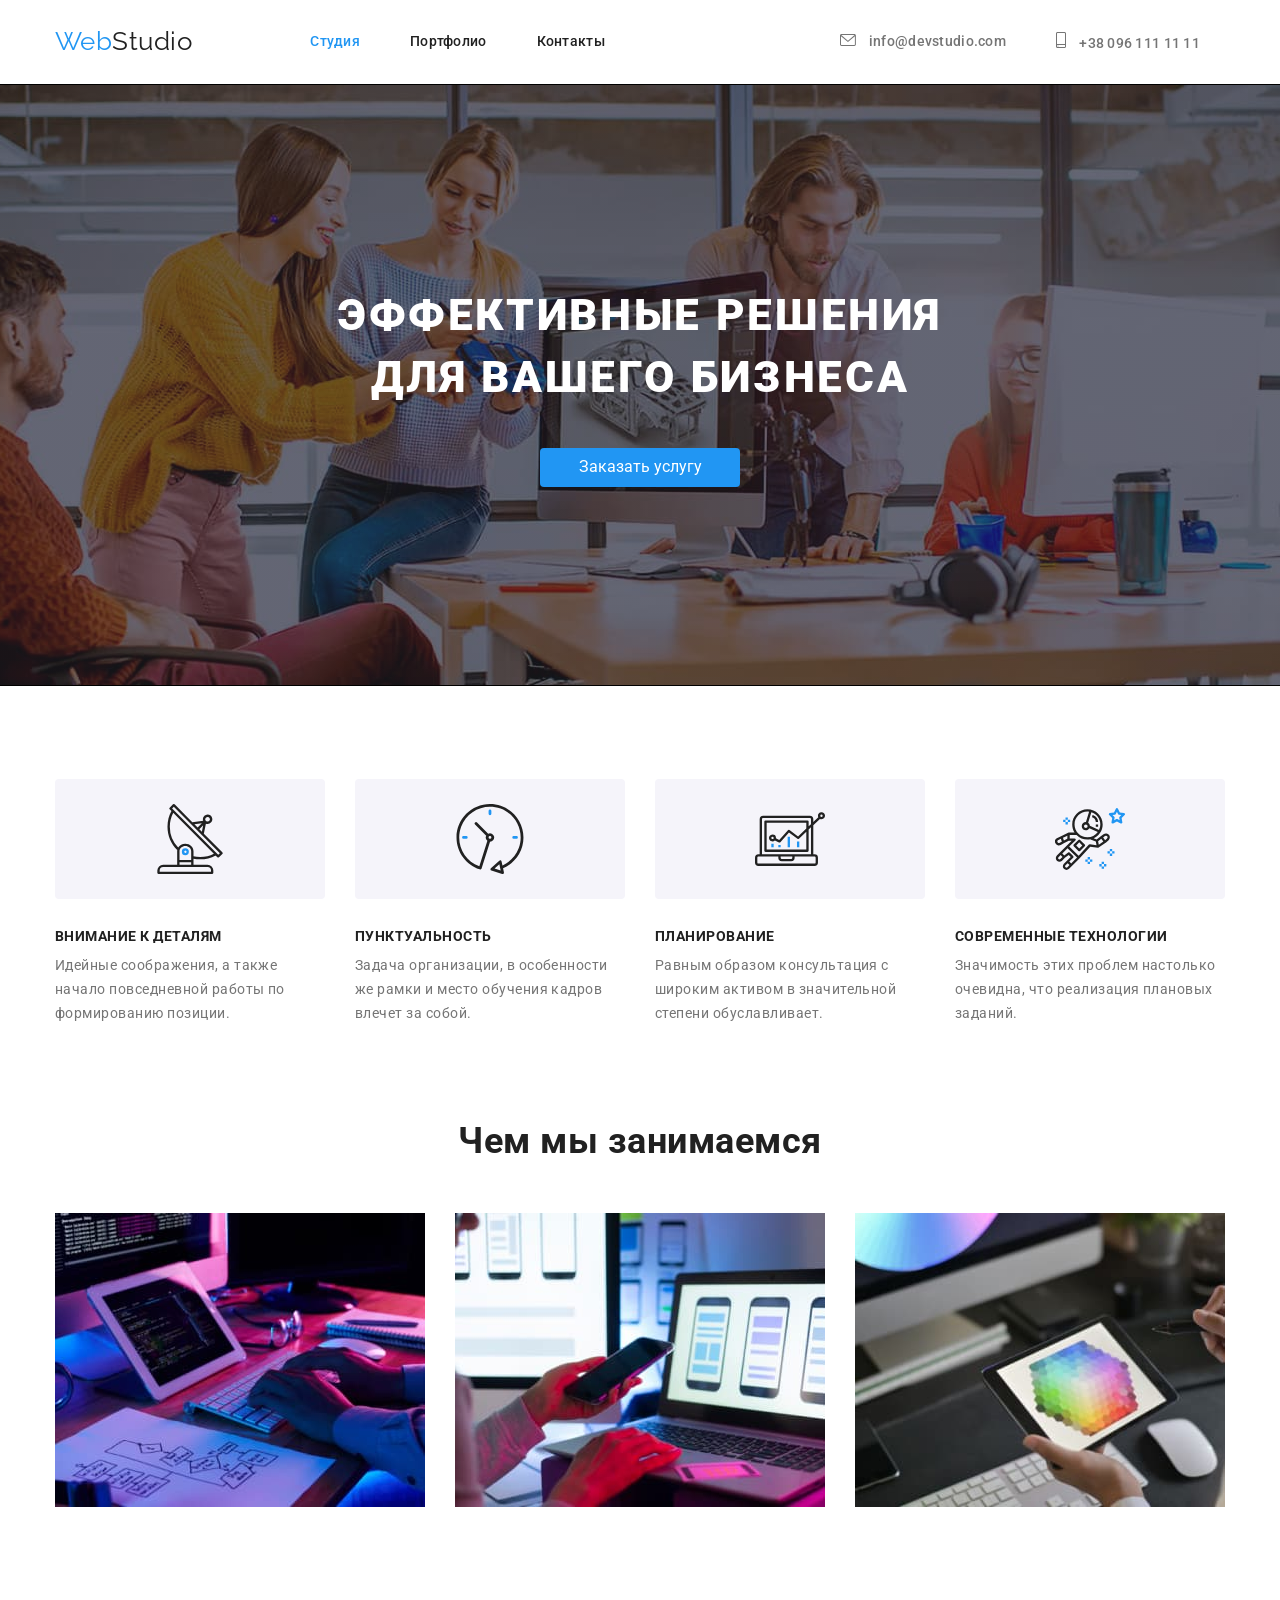
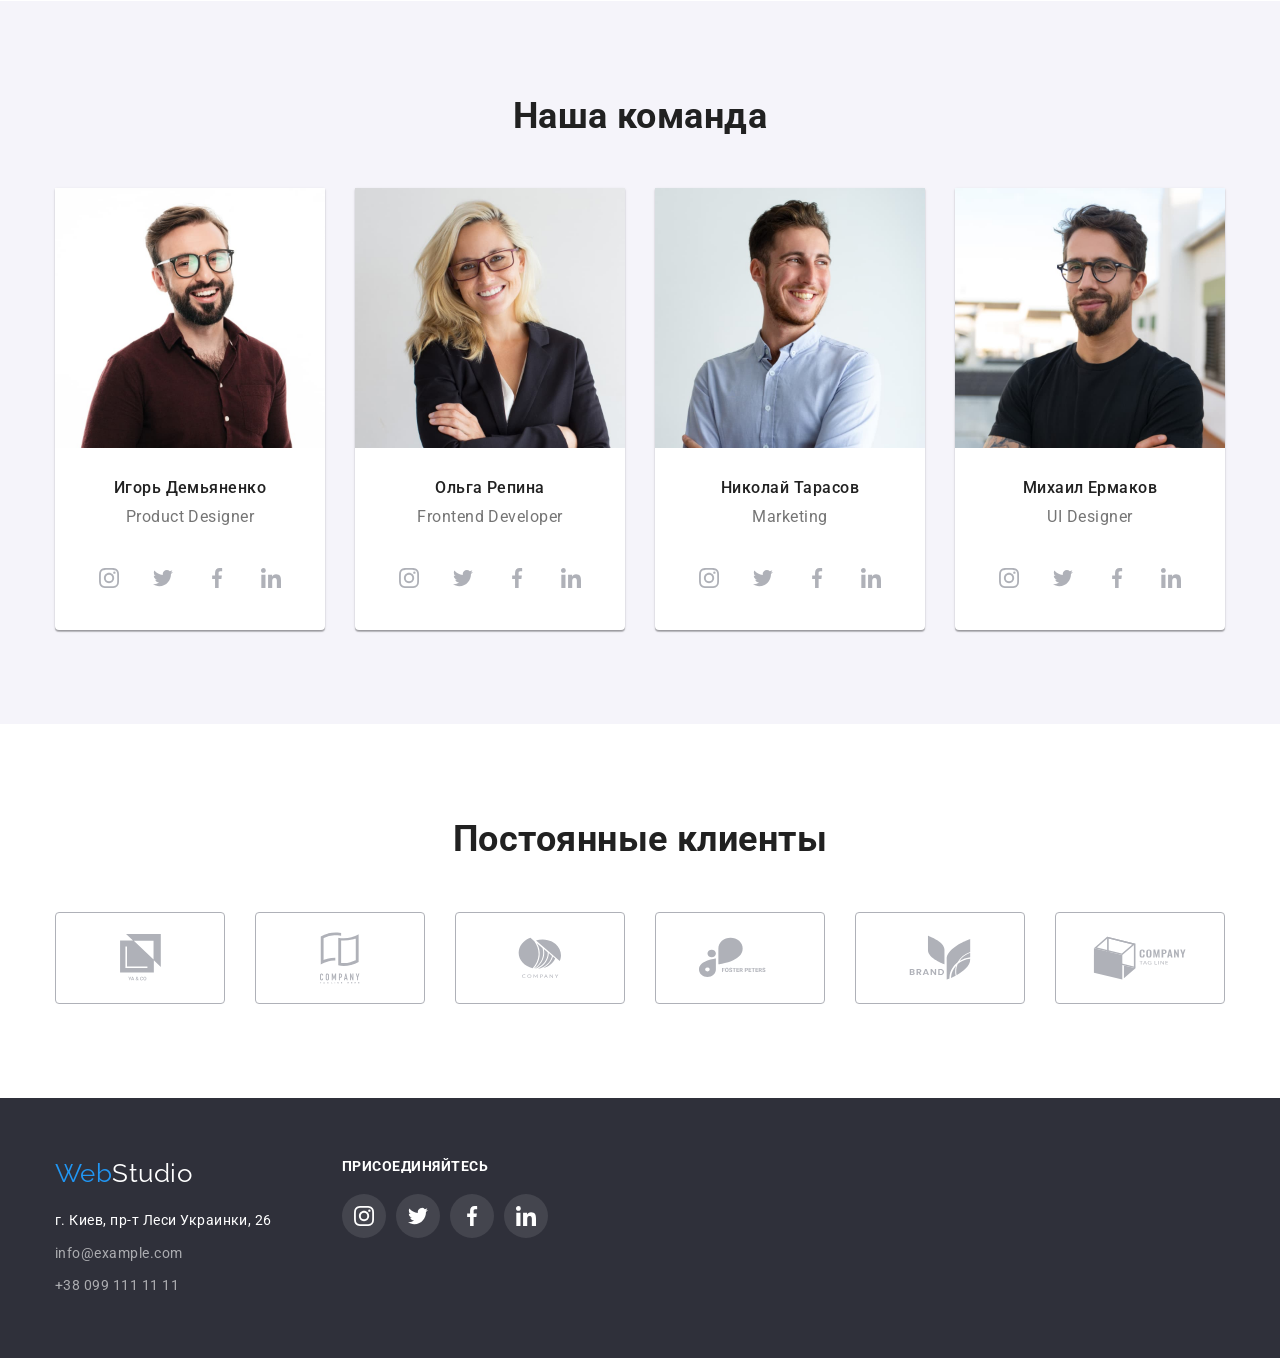
==== index.html @ fda1d9c3 "Made homework 4" ====
<!DOCTYPE html>
<html lang="en">
  <head>
    <meta charset="UTF-8" />
    <meta http-equiv="X-UA-Compatible" content="IE=edge" />
    <meta name="viewport" content="width=device-width, initial-scale=1.0" />
    <title>Document</title>
    <link
      rel="stylesheet"
      href="https://cdnjs.cloudflare.com/ajax/libs/modern-normalize/1.0.0/modern-normalize.min.css"
    />
    <link rel="stylesheet" href="./css/styles.css" />
    <link rel="preconnect" href="https://fonts.gstatic.com" />
    <link
      href="https://fonts.googleapis.com/css2?family=Raleway:wght@700&family=Roboto:wght@400;500;700;900&display=swap"
      rel="stylesheet"
    />
  </head>
  <body>
    <header class="header">
      <div class="container main-nav">
        <nav class="nav-container">
          <a href="" class="logo">Web<span class="logo-header">Studio</span></a>
          <ul class="site-nav list">
            <li class="site-nav-item">
              <a href="" class="link current">Студия</a>
            </li>
            <li class="site-nav-item">
              <a href="./portfolio.html" class="link">Портфолио</a>
            </li>
            <li class="site-nav-item"><a href="" class="link">Контакты</a></li>
          </ul>
        </nav>
        <ul class="auth-nav list">
          <li class="auth-nav-item">
            <a href="mailto:info@devstudio.com" class="link"
              ><svg class="contact-icon" width="16" height="12">
                <use href="./images/sprite.svg#icon-envelope"></use>
              </svg>
              info@devstudio.com</a
            >
          </li>
          <li class="auth-nav-item">
            <a href="tel:+380961111111" class="link"
              ><svg class="contact-icon" width="10" height="16">
                <use href="./images/sprite.svg#icon-smartphone"></use>
              </svg>
              +38 096 111 11 11</a
            >
          </li>
        </ul>
      </div>
    </header>
    <main>
      <section class="hero-section">
        <div class="overlay">
          <h1 class="hero-title">Эффективные решения для вашего бизнеса</h1>
          <button type="button" class="hero-button">Заказать услугу</button>
        </div>
      </section>
      <section class="section-features">
        <div class="container">
          <ul class="section-features list">
            <li class="section-features-item">
              <div class="icon-featur-container">
                <svg class="features-icon">
                  <use href="./images/sprite.svg#icon-antenna"></use>
                </svg>
              </div>
              <h3 class="section-title">Внимание к деталям</h3>
              <p class="section-text">
                Идейные соображения, а также начало повседневной работы по
                формированию позиции.
              </p>
            </li>
            <li class="section-features-item">
              <div class="icon-featur-container">
                <svg class="features-icon">
                  <use href="./images/sprite.svg#icon-clock"></use>
                </svg>
              </div>
              <h3 class="section-title">Пунктуальность</h3>
              <p class="section-text">
                Задача организации, в особенности же рамки и место обучения
                кадров влечет за собой.
              </p>
            </li>
            <li class="section-features-item">
              <div class="icon-featur-container">
                <svg class="features-icon">
                  <use href="./images/sprite.svg#icon-diagram"></use>
                </svg>
              </div>
              <h3 class="section-title">Планирование</h3>
              <p class="section-text">
                Равным образом консультация с широким активом в значительной
                степени обуславливает.
              </p>
            </li>
            <li class="section-features-item">
              <div class="icon-featur-container">
                <svg class="features-icon">
                  <use href="./images/sprite.svg#icon-astronaut"></use>
                </svg>
              </div>
              <h3 class="section-title">Современные технологии</h3>
              <p class="section-text">
                Значимость этих проблем настолько очевидна, что реализация
                плановых заданий.
              </p>
            </li>
          </ul>
        </div>
      </section>
      <section class="section-services">
        <div class="container">
          <h2 class="section-title">Чем мы занимаемся</h2>
          <ul class="section-services-list list">
            <li class="section-services-item">
              <img
                src="./images/img1.jpg"
                alt="На столе планшет, компьютер и его клавиатура"
                width="370"
              />
            </li>
            <li class="section-services-item">
              <img
                src="./images/img2.jpg"
                alt="Телефон в руках человека и ноутбук на столе"
                width="370"
              />
            </li>
            <li class="section-services-item">
              <img
                src="./images/img3.jpg"
                alt="Планшет в руках и компьютер на столе"
                width="370"
              />
            </li>
          </ul>
        </div>
      </section>
      <section class="section-team">
        <div class="container">
          <h2 class="section-title">Наша команда</h2>
          <ul class="section-team-list list">
            <li сlass="section-team-item">
              <div class="team-card">
                <img
                  src="./images/img_team1.jpg"
                  alt="Игорь Демьяненко"
                  width="270"
                />
                <h3 class="section-subtitle">Игорь Демьяненко</h3>
                <p class="section-team-text">Product Designer</p>
                <ul class="social-links list">
                  <li class="social-links-item">
                    <a href="#" class="social-link">
                      <svg class="social-icon">
                        <use href="./images/sprite.svg#icon-instagram"></use>
                      </svg>
                    </a>
                  </li>
                  <li class="social-links-item">
                    <a href="#" class="social-link">
                      <svg class="social-icon">
                        <use href="./images/sprite.svg#icon-twitter"></use>
                      </svg>
                    </a>
                  </li>
                  <li class="social-links-item">
                    <a href="#" class="social-link">
                      <svg class="social-icon">
                        <use href="./images/sprite.svg#icon-facebook"></use>
                      </svg>
                    </a>
                  </li>
                  <li class="social-links-item">
                    <a href="#" class="social-link">
                      <svg class="social-icon">
                        <use href="./images/sprite.svg#icon-linkedin"></use>
                      </svg>
                    </a>
                  </li>
                </ul>
              </div>
            </li>
            <li сlass="section-team-item">
              <div class="team-card">
                <img
                  src="./images/img_team2.jpg"
                  alt="Ольга Репина"
                  width="270"
                />
                <h3 class="section-subtitle">Ольга Репина</h3>
                <p class="section-team-text">Frontend Developer</p>
                <ul class="social-links list">
                  <li class="social-links-item">
                    <a href="#" class="social-link">
                      <svg class="social-icon">
                        <use href="./images/sprite.svg#icon-instagram"></use>
                      </svg>
                    </a>
                  </li>
                  <li class="social-links-item">
                    <a href="#" class="social-link">
                      <svg class="social-icon">
                        <use href="./images/sprite.svg#icon-twitter"></use>
                      </svg>
                    </a>
                  </li>
                  <li class="social-links-item">
                    <a href="#" class="social-link">
                      <svg class="social-icon">
                        <use href="./images/sprite.svg#icon-facebook"></use>
                      </svg>
                    </a>
                  </li>
                  <li class="social-links-item">
                    <a href="#" class="social-link">
                      <svg class="social-icon">
                        <use href="./images/sprite.svg#icon-linkedin"></use>
                      </svg>
                    </a>
                  </li>
                </ul>
              </div>
            </li>
            <li сlass="section-team-item">
              <div class="team-card">
                <img
                  src="./images/img_team3.jpg"
                  alt="Николай Тарасов"
                  width="270"
                />
                <h3 class="section-subtitle">Николай Тарасов</h3>
                <p class="section-team-text">Marketing</p>
                <ul class="social-links list">
                  <li class="social-links-item">
                    <a href="#" class="social-link">
                      <svg class="social-icon">
                        <use href="./images/sprite.svg#icon-instagram"></use>
                      </svg>
                    </a>
                  </li>
                  <li class="social-links-item">
                    <a href="#" class="social-link">
                      <svg class="social-icon">
                        <use href="./images/sprite.svg#icon-twitter"></use>
                      </svg>
                    </a>
                  </li>
                  <li class="social-links-item">
                    <a href="#" class="social-link">
                      <svg class="social-icon">
                        <use href="./images/sprite.svg#icon-facebook"></use>
                      </svg>
                    </a>
                  </li>
                  <li class="social-links-item">
                    <a href="#" class="social-link">
                      <svg class="social-icon">
                        <use href="./images/sprite.svg#icon-linkedin"></use>
                      </svg>
                    </a>
                  </li>
                </ul>
              </div>
            </li>
            <li сlass="section-team-item">
              <div class="team-card">
                <img
                  src="./images/img_team4.jpg"
                  alt="Михаил Ермаков"
                  width="270"
                />
                <h3 class="section-subtitle">Михаил Ермаков</h3>
                <p class="section-team-text">UI Designer</p>
                <ul class="social-links list">
                  <li class="social-links-item">
                    <a href="#" class="social-link">
                      <svg class="social-icon">
                        <use href="./images/sprite.svg#icon-instagram"></use>
                      </svg>
                    </a>
                  </li>
                  <li class="social-links-item">
                    <a href="#" class="social-link">
                      <svg class="social-icon">
                        <use href="./images/sprite.svg#icon-twitter"></use>
                      </svg>
                    </a>
                  </li>
                  <li class="social-links-item">
                    <a href="#" class="social-link">
                      <svg class="social-icon">
                        <use href="./images/sprite.svg#icon-facebook"></use>
                      </svg>
                    </a>
                  </li>
                  <li class="social-links-item">
                    <a href="#" class="social-link">
                      <svg class="social-icon">
                        <use href="./images/sprite.svg#icon-linkedin"></use>
                      </svg>
                    </a>
                  </li>
                </ul>
              </div>
            </li>
          </ul>
        </div>
      </section>
      <section class="clients-section">
        <div class="container">
          <h2 class="section-title">Постоянные клиенты</h2>
          <ul class="clients-list list">
            <li class="clients-item">
              <div class="client-container">
                <a href="#" class="clients-link">
                  <svg class="clients-icon" width="41" height="46.7">
                    <use href="./images/sprite.svg#icon-logo1"></use>
                  </svg>
                </a>
              </div>
            </li>
            <li class="clients-item">
              <div class="client-container">
                <a href="" class="clients-link">
                  <svg class="clients-icon" width="40" height="52">
                    <use href="./images/sprite.svg#icon-logo2"></use>
                  </svg>
                </a>
              </div>
            </li>
            <li class="clients-item">
              <div class="client-container">
                <a href="" class="clients-link">
                  <svg class="clients-icon" width="43.46" height="41.18">
                    <use href="./images/sprite.svg#icon-logo3"></use>
                  </svg>
                </a>
              </div>
            </li>
            <li class="clients-item">
              <div class="client-container">
                <a href="" class="clients-link">
                  <svg class="clients-icon" width="84.44" height="40.62">
                    <use href="./images/sprite.svg#icon-logo4"></use>
                  </svg>
                </a>
              </div>
            </li>
            <li class="clients-item">
              <div class="client-container">
                <a href="" class="clients-link">
                  <svg class="clients-icon" width="62.54" height="45.43">
                    <use href="./images/sprite.svg#icon-logo5"></use>
                  </svg>
                </a>
              </div>
            </li>
            <li class="clients-item">
              <div class="client-container">
                <a href="" class="clients-link">
                  <svg class="clients-icon" width="93.79" height="43.93">
                    <use href="./images/sprite.svg#icon-logo6"></use>
                  </svg>
                </a>
              </div>
            </li>
          </ul>
        </div>
      </section>
    </main>
    <footer class="footer">
      <div class="container footer-container">
        <div class="address-footer">
          <a href="" class="logo">Web<span class="logo-footer">Studio</span></a>
          <address class="address">
            <span class="address-details">г. Киев, пр-т Леси Украинки, 26</span
            ><br />
            <div class="contact-details">
              <a href="info@example.com" class="link">info@example.com</a>
              <a href="+380991111111" class="link">+38 099 111 11 11</a>
            </div>
          </address>
        </div>
        <div class="footer-social-links">
          <h3 class="footer-title">присоединяйтесь</h3>
          <ul class="social-links-footer list">
            <li class="social-links-item">
              <a href="#" class="social-link footer-social-link">
                <svg class="social-icon">
                  <use href="./images/sprite.svg#icon-instagram"></use>
                </svg>
              </a>
            </li>
            <li class="social-links-item">
              <a href="#" class="social-link footer-social-link">
                <svg class="social-icon">
                  <use href="./images/sprite.svg#icon-twitter"></use>
                </svg>
              </a>
            </li>
            <li class="social-links-item">
              <a href="#" class="social-link footer-social-link">
                <svg class="social-icon">
                  <use href="./images/sprite.svg#icon-facebook"></use>
                </svg>
              </a>
            </li>
            <li class="social-links-item">
              <a href="#" class="social-link footer-social-link">
                <svg class="social-icon">
                  <use href="./images/sprite.svg#icon-linkedin"></use>
                </svg>
              </a>
            </li>
          </ul>
        </div>
      </div>
    </footer>
  </body>
</html>
---- css/styles.css ----
:root {
  --primary-bg-color: #ffffff;
  --secondary-bg-color: #2f303a;
  --grey-bg-color: #f5f4fa;
  --primary-text-color: #757575;
  --secondary-text-color: #212121;
  --white-text-color: #ffffff;
  --accent-color: #2196f3;
}

body {
  font-family: Roboto, sans-serif;
  background-color: var(--primary-bg-color);
  letter-spacing: 0.03em;
  color: var(--primary-text-color);
}
h1,
h2,
h3,
p,
button {
  margin: 0;
  padding: 0;
}

a,
img {
  display: block;
}

.header {
  background-color: var(--primary-bg-color);
  border-bottom: 1px solid #ececec;
}
/* Logo */

.logo {
  font-family: Raleway, sans-serif;
  font-size: 26px;
  color: #2196f3;
  line-height: 1.2;
  text-decoration: none;
}
.nav-container > .logo {
  margin-right: 93px;
}

.logo .logo-header {
  color: #212121;
}

.logo .logo-footer {
  color: #ffffff;
}

/* Navigation links */

.list {
  list-style-type: none;
  margin: 0;
  padding: 0;
}
.link {
  text-decoration: none;
}
.container {
  width: 1200px;
  margin-left: auto;
  margin-right: auto;
  padding-left: 15px;
  padding-right: 15px;
}

.main-nav {
  display: flex;
}
.nav-container,
.site-nav,
.auth-nav {
  display: flex;
  align-items: center;
}

.site-nav .site-nav-item,
.auth-nav .auth-nav-item {
  padding-left: 25px;
  padding-right: 25px;
  padding-top: 32px;
  padding-bottom: 32px;
}
.auth-nav {
  margin-left: auto;
}
.site-nav .site-nav-item:last-child {
  margin-right: 0;
}

.auth-nav .auth-nav-item:last-child {
  margin-right: 0;
}
.site-nav .link,
.auth-nav .link {
  font-size: 14px;
  font-weight: 500;
  line-height: 1.14;
  letter-spacing: 0.02em;
}

.site-nav .link:focus,
.site-nav .link:hover {
  color: var(--accent-color);
}
.site-nav .link.current {
  color: var(--accent-color);
}
.auth-nav .link:focus,
.auth-nav .link:hover {
  color: var(--accent-color);
}

/* Contact icons */

.auth-nav .contact-icon,
.site-nav .contact-icon {
  margin-right: 10px;
  fill: currentColor;
}

.site-nav .link {
  color: var(--secondary-text-color);
}
.auth-nav .link {
  color: var(--primary-text-color);
}

/* Hero section */
.hero-section {
  text-align: center;
}
.overlay {
  padding-top: 200px;
  padding-bottom: 200px;

  max-width: 1600px;
  height: 600px;
  margin-left: auto;
  margin-right: auto;
  outline: 1px solid black;
  background-image: linear-gradient(
      to right,
      rgba(47, 48, 58, 0.4),
      rgba(47, 48, 58, 0.4)
    ),
    url("../images/hero-img.jpg");
  background-size: cover;
  background-position: center;
}

.hero-title {
  margin-bottom: 30px;

  max-width: 696px;
  margin-left: auto;
  margin-right: auto;
}

.hero-section,
.footer {
  background-color: var(--secondary-bg-color);
}
.hero-section .hero-title {
  margin-bottom: 40px;

  font-weight: 900;
  font-size: 44px;
  color: #ffffff;
  line-height: 1.4;
  letter-spacing: 0.06em;
  text-transform: uppercase;
}

.hero-button {
  display: inline-block;
  padding: 10px 32px;
  border: 0;
  border-radius: 4px;
  cursor: pointer;

  color: var(--white-text-color);
  background-color: var(--accent-color);
  min-width: 200px;
}

/* SECTIONS */

section {
  margin-bottom: 94px;
}

.section-title,
.section-subtitle {
  color: var(--secondary-text-color);
}

/* Features section */
.section-features {
  display: flex;
}
.section-features .section-features-item:not(:last-child) {
  margin-right: 30px;
}
.icon-featur-container {
  display: flex;
  justify-content: center;
  align-items: center;
  border-radius: 4px;

  width: 270px;
  height: 120px;
  background-color: #f5f4fa;
}
.icon-featur-container .features-icon {
  width: 70px;
  height: 70px;
}

.section-features .section-title {
  margin-top: 30px;
  margin-bottom: 10px;

  font-size: 14px;
  font-weight: 700;
  line-height: 1.1;
  text-transform: uppercase;
}

.section-features .section-text {
  font-size: 14px;
  line-height: 1.7;
}

/* Services provided section */
.section-services-list {
  display: flex;
}

.section-services .section-title,
.section-team .section-title,
.clients-section .section-title {
  margin-bottom: 50px;
  text-align: center;

  font-size: 36px;
  font-weight: 700;
  line-height: 1.2;
}
.section-services-list .section-services-item:not(:last-child) {
  margin-right: 30px;
}

/* Team section */

.section-team {
  padding-top: 94px;
  padding-bottom: 94px;
  margin-bottom: 0;
}
.section-team {
  background-color: var(--grey-bg-color);
}
.section-team-list {
  display: flex;
  flex-wrap: wrap;
  margin-right: -30px;
}

.section-team-list .team-card {
  margin-right: 30px;
  flex-basis: calc(100% / 4 - 30px);
  text-align: center;
  background-color: #ffffff;
  border-radius: 0px 0px 4px 4px;
  box-shadow: 0px 1px 3px rgba(0, 0, 0, 0.12), 0px 1px 1px rgba(0, 0, 0, 0.14),
    0px 2px 1px rgba(0, 0, 0, 0.2);
}
.section-team-list .section-subtitle {
  margin-top: 30px;

  font-size: 16px;
  font-weight: 500;
  line-height: 1.2;
}
.section-team-list .section-team-text {
  margin-top: 10px;
  padding-bottom: 30px;

  font-size: 16px;
  line-height: 1.2;
}
.team-card > .social-links {
  display: flex;
  justify-content: space-between;
  align-items: center;
  padding-left: 32px;
  padding-right: 32px;
  padding-bottom: 30px;
  cursor: pointer;
}
.social-link {
  display: flex;
  justify-content: center;
  align-items: center;
  height: 44px;
  width: 44px;
  fill: #afb1b8;
}
.social-icon {
  width: 20px;
  height: 20px;
}

.social-links-item .social-link:hover,
.social-links-item .social-link:focus {
  border-radius: 50%;
  background-color: var(--accent-color);
  fill: var(--white-text-color);
}
/* Clients-section */
.clients-section {
  padding-top: 94px;
}
.clients-list {
  display: flex;
}
.client-container {
  display: flex;
  justify-content: center;
  align-items: center;

  border: 1px solid #afb1b8;
  border-radius: 4px;
  width: 170px;
  height: 92px;
}

.clients-link {
  display: flex;
  justify-content: center;
  align-items: center;
  width: 170px;
  height: 92px;
  fill: #afb1b8;
}

.clients-link:hover,
.clients-link:focus {
  fill: var(--accent-color);
  border-color: var(--accent-color);
}

.client-container:hover,
.client-container:focus {
  border-color: var(--accent-color);
}

.clients-item:not(:last-child) {
  margin-right: 30px;
}

/* Footer */
.footer {
  padding-top: 60px;
  padding-bottom: 60px;
}
.footer-container {
  display: flex;
}
.address-footer {
  margin-right: 70px;
}
.address {
  margin-top: 20px;

  font-size: 14px;
  line-height: 1.7;
  font-style: normal;
  color: var(--white-text-color);
}
.address .link {
  margin-top: 9px;

  color: rgba(255, 255, 255, 0.6);
}
.address .link:hover,
.address .link:focus {
  color: var(--accent-color);
}
.footer-title {
  margin-bottom: 20px;

  font-size: 14px;
  line-height: 1.17;
  color: var(--white-text-color);
  text-transform: uppercase;
}
.footer-social-links {
  display: flex;
  flex-direction: column;
}
.social-links-item:not(:last-child) {
  margin-right: 10px;
}

.social-links-footer {
  display: flex;
}

.footer-social-link {
  fill: #ffffff;
  border-radius: 50%;
  background-color: rgba(255, 255, 255, 0.1);
}
.footer-social-link > .social-links-item {
  display: flex;
}
/* PORTFOLIO */

/* Portfolio buttons*/
.button {
  color: var(--secondary-text-color);
  background-color: var(--grey-bg-color);
  border-radius: 4px;
  border: 0;
  padding: 6px 22px;
  font-size: 16px;
  font-weight: 500;
  line-height: 1.6;
  cursor: pointer;
}
.button:hover,
.button:focus,
.button:active {
  color: var(--white-text-color);
  background-color: var(--accent-color);
  box-shadow: 0px 3px 1px rgba(0, 0, 0, 0.1), 0px 1px 2px rgba(0, 0, 0, 0.08),
    0px 2px 2px rgba(0, 0, 0, 0.12);
}
.projects-button {
  display: flex;
  justify-content: center;
}
.projects-button > .project-button-item:not(:last-child) {
  margin-right: 8px;
}

/* Projects section  */
.section-projects {
  margin-top: 94px;
}
.all-projects-item:hover,
.all-projects-item:focus {
  box-shadow: 0px 1px 1px rgba(0, 0, 0, 0.12), 0px 4px 4px rgba(0, 0, 0, 0.06),
    1px 4px 6px rgba(0, 0, 0, 0.16);
}
.all-projects-item .projects-card {
  padding-top: 20px;
  padding-left: 24px;
  padding-right: 24px;

  border-left: 1px solid #eeeeee;
  border-bottom: 1px solid #eeeeee;
  border-right: 1px solid #eeeeee;
}

.section-projects-text {
  color: var(--primary-text-color);
}
.section-projects .section-subtitle {
  font-size: 18px;
  font-weight: 700;
  line-height: 2;
  letter-spacing: 0.06em;
}
.section-projects .section-projects-text {
  margin-top: 4px;
  margin-bottom: 20px;

  font-size: 16px;
  line-height: 1.9;
}
.all-projects {
  margin-top: 56px;
  display: flex;
  flex-wrap: wrap;
  margin-right: -30px;
}

.all-projects .all-projects-item {
  flex-basis: calc(100% / 3 -30px);
  margin-right: 30px;
  margin-bottom: 30px;
}
.all-projects .all-projects-item:nth-last-child(-n + 3) {
  margin-bottom: 0;
}
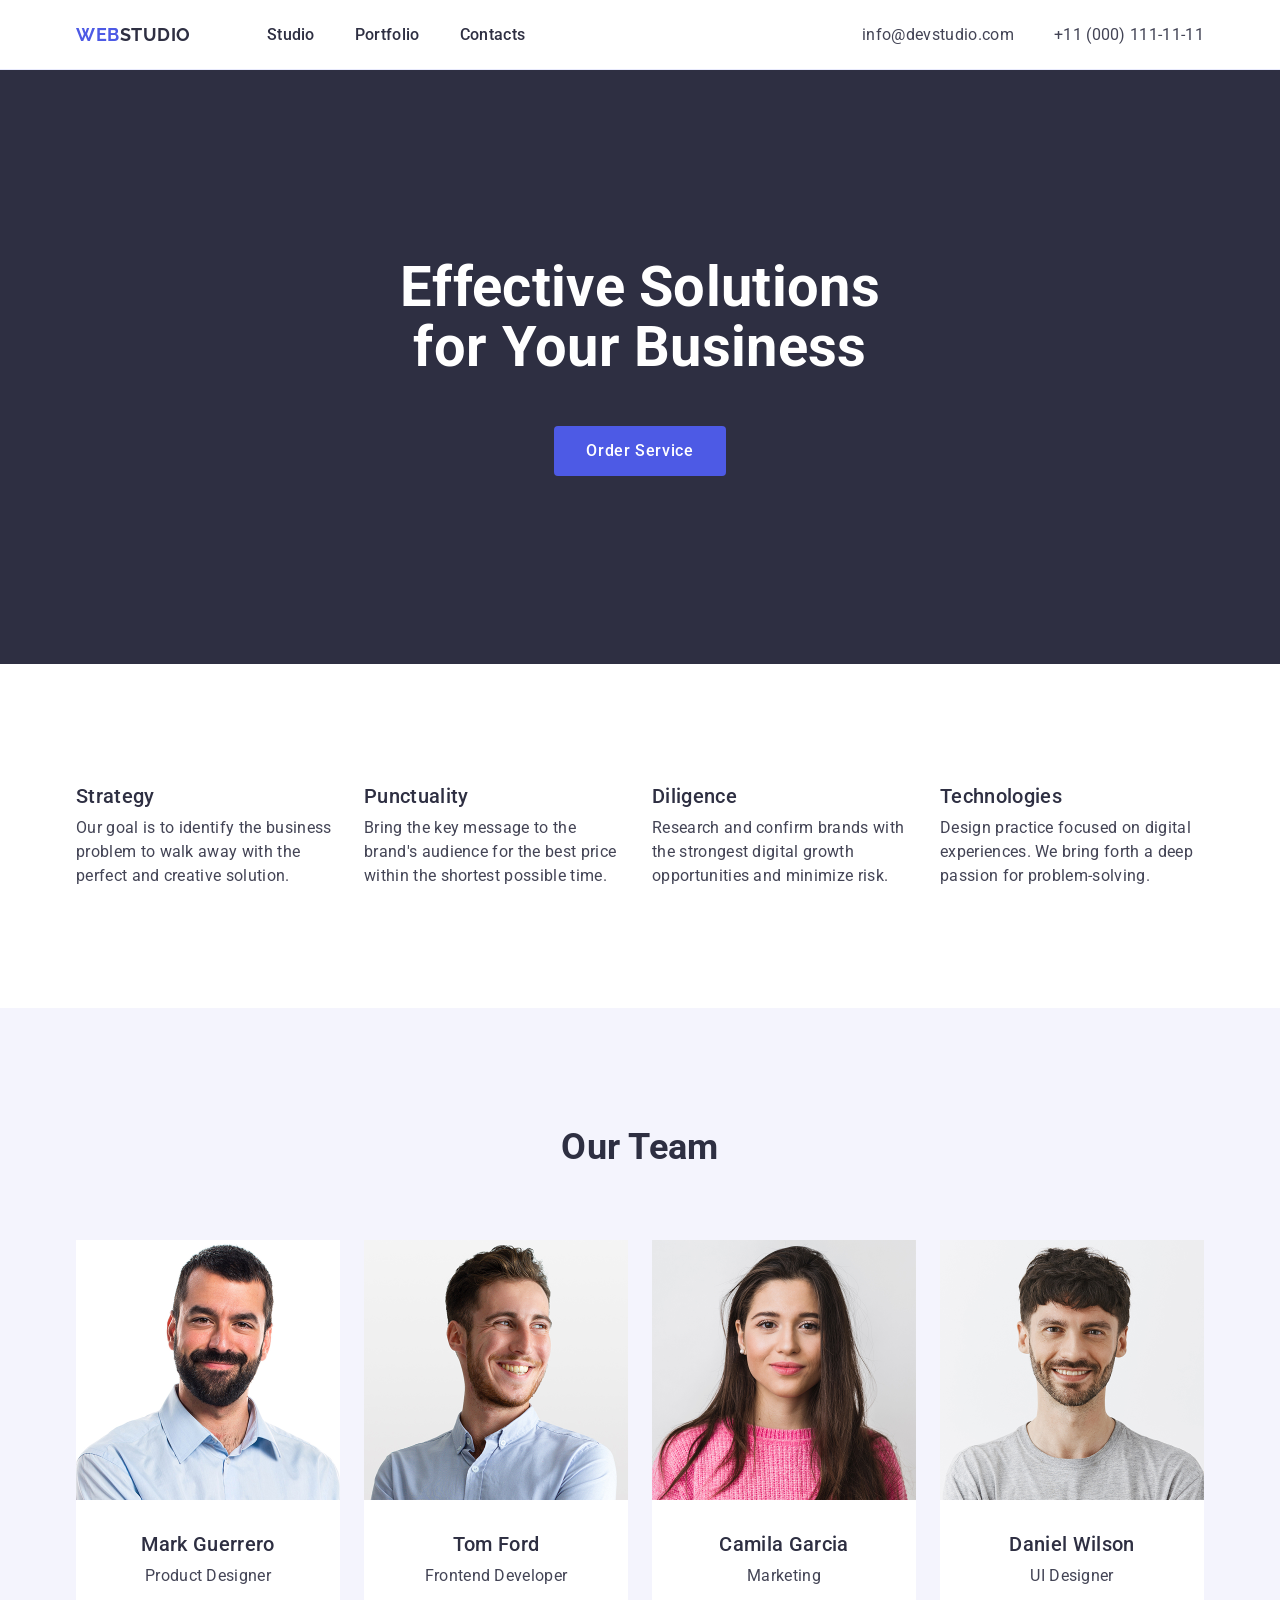
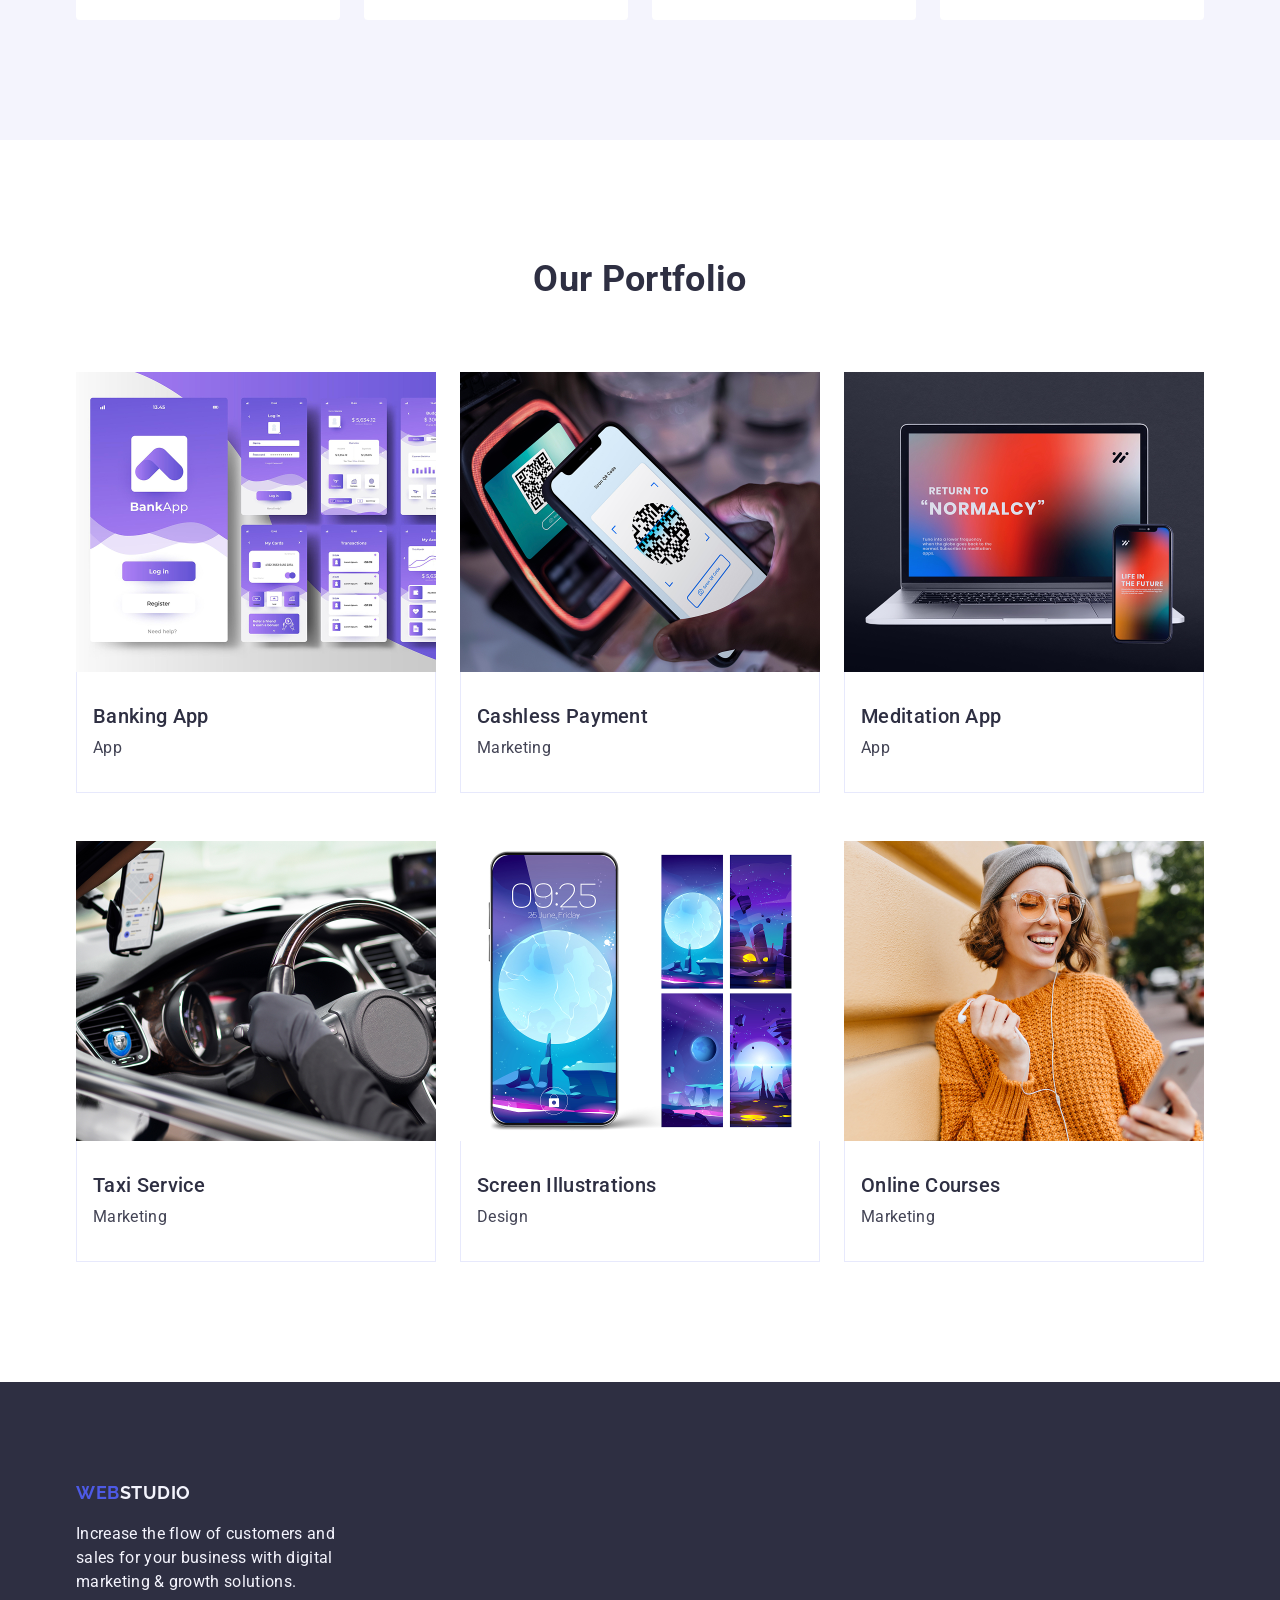
==== commit 91240053: "Initial commit" ====
--- a/index.html
+++ b/index.html
@@ -2,423 +2,253 @@
 <html lang="en">
   <head>
     <meta charset="UTF-8" />
-    <meta http-equiv="X-UA-Compatible" content="IE=edge" />
     <meta name="viewport" content="width=device-width, initial-scale=1.0" />
-    <title>Document</title>
+    <title>WebStudio is a company of effective business solutions</title>
     <link
       rel="stylesheet"
-      href="https://cdnjs.cloudflare.com/ajax/libs/modern-normalize/1.0.0/modern-normalize.min.css"
+      href="https://cdnjs.cloudflare.com/ajax/libs/modern-normalize/3.0.1/modern-normalize.min.css"
+    />
+    <link rel="preconnect" href="https://fonts.googleapis.com" />
+    <link rel="preconnect" href="https://fonts.gstatic.com" crossorigin />
+    <link
+      href="https://fonts.googleapis.com/css2?family=Raleway:wght@700&family=Roboto:wght@100..900&display=swap"
+      rel="stylesheet"
     />
     <link rel="stylesheet" href="./css/styles.css" />
-    <link rel="preconnect" href="https://fonts.gstatic.com" />
-    <link
-      href="https://fonts.googleapis.com/css2?family=Raleway:wght@700&family=Roboto:wght@400;500;700;900&display=swap"
-      rel="stylesheet"
-    />
   </head>
   <body>
     <header class="header">
-      <div class="container main-nav">
-        <nav class="nav-container">
-          <a href="" class="logo">Web<span class="logo-header">Studio</span></a>
-          <ul class="site-nav list">
-            <li class="site-nav-item">
-              <a href="" class="link current">Студия</a>
-            </li>
-            <li class="site-nav-item">
-              <a href="./portfolio.html" class="link">Портфолио</a>
-            </li>
-            <li class="site-nav-item"><a href="" class="link">Контакты</a></li>
+      <div class="container header-container">
+        <a class="logo" href="./index.html"
+          >Web<span class="header-logo">Studio</span></a
+        >
+        <!--Navigation-->
+        <nav>
+          <ul class="nav-menu">
+            <li class="nav-menu-item">
+              <a class="nav-link-item" href="./index.html">Studio</a>
+            </li>
+            <li class="nav-menu-item">
+              <a class="nav-link-item" href="#">Portfolio</a>
+            </li>
+            <li class="nav-menu-item">
+              <a class="nav-link-item" href="#">Contacts</a>
+            </li>
           </ul>
         </nav>
-        <ul class="auth-nav list">
-          <li class="auth-nav-item">
-            <a href="mailto:info@devstudio.com" class="link"
-              ><svg class="contact-icon" width="16" height="12">
-                <use href="./images/sprite.svg#icon-envelope"></use>
-              </svg>
-              info@devstudio.com</a
-            >
-          </li>
-          <li class="auth-nav-item">
-            <a href="tel:+380961111111" class="link"
-              ><svg class="contact-icon" width="10" height="16">
-                <use href="./images/sprite.svg#icon-smartphone"></use>
-              </svg>
-              +38 096 111 11 11</a
-            >
-          </li>
-        </ul>
+        <!--Contact info-->
+        <address class="contact-wrapper">
+          <ul class="contact-list">
+            <li class="contact-item">
+              <a class="contact-link" href="mailto:info@devstudio.com"
+                >info@devstudio.com</a
+              >
+            </li>
+            <li class="contact-item">
+              <a class="contact-link" href="tel:+110001111111"
+                >+11 (000) 111-11-11</a
+              >
+            </li>
+          </ul>
+        </address>
       </div>
     </header>
     <main>
-      <section class="hero-section">
-        <div class="overlay">
-          <h1 class="hero-title">Эффективные решения для вашего бизнеса</h1>
-          <button type="button" class="hero-button">Заказать услугу</button>
-        </div>
-      </section>
-      <section class="section-features">
-        <div class="container">
-          <ul class="section-features list">
-            <li class="section-features-item">
-              <div class="icon-featur-container">
-                <svg class="features-icon">
-                  <use href="./images/sprite.svg#icon-antenna"></use>
-                </svg>
-              </div>
-              <h3 class="section-title">Внимание к деталям</h3>
-              <p class="section-text">
-                Идейные соображения, а также начало повседневной работы по
-                формированию позиции.
-              </p>
-            </li>
-            <li class="section-features-item">
-              <div class="icon-featur-container">
-                <svg class="features-icon">
-                  <use href="./images/sprite.svg#icon-clock"></use>
-                </svg>
-              </div>
-              <h3 class="section-title">Пунктуальность</h3>
-              <p class="section-text">
-                Задача организации, в особенности же рамки и место обучения
-                кадров влечет за собой.
-              </p>
-            </li>
-            <li class="section-features-item">
-              <div class="icon-featur-container">
-                <svg class="features-icon">
-                  <use href="./images/sprite.svg#icon-diagram"></use>
-                </svg>
-              </div>
-              <h3 class="section-title">Планирование</h3>
-              <p class="section-text">
-                Равным образом консультация с широким активом в значительной
-                степени обуславливает.
-              </p>
-            </li>
-            <li class="section-features-item">
-              <div class="icon-featur-container">
-                <svg class="features-icon">
-                  <use href="./images/sprite.svg#icon-astronaut"></use>
-                </svg>
-              </div>
-              <h3 class="section-title">Современные технологии</h3>
-              <p class="section-text">
-                Значимость этих проблем настолько очевидна, что реализация
-                плановых заданий.
-              </p>
-            </li>
-          </ul>
-        </div>
-      </section>
-      <section class="section-services">
-        <div class="container">
-          <h2 class="section-title">Чем мы занимаемся</h2>
-          <ul class="section-services-list list">
-            <li class="section-services-item">
-              <img
-                src="./images/img1.jpg"
-                alt="На столе планшет, компьютер и его клавиатура"
-                width="370"
-              />
-            </li>
-            <li class="section-services-item">
-              <img
-                src="./images/img2.jpg"
-                alt="Телефон в руках человека и ноутбук на столе"
-                width="370"
-              />
-            </li>
-            <li class="section-services-item">
-              <img
-                src="./images/img3.jpg"
-                alt="Планшет в руках и компьютер на столе"
-                width="370"
-              />
-            </li>
-          </ul>
-        </div>
-      </section>
-      <section class="section-team">
-        <div class="container">
-          <h2 class="section-title">Наша команда</h2>
-          <ul class="section-team-list list">
-            <li сlass="section-team-item">
-              <div class="team-card">
-                <img
-                  src="./images/img_team1.jpg"
-                  alt="Игорь Демьяненко"
-                  width="270"
-                />
-                <h3 class="section-subtitle">Игорь Демьяненко</h3>
-                <p class="section-team-text">Product Designer</p>
-                <ul class="social-links list">
-                  <li class="social-links-item">
-                    <a href="#" class="social-link">
-                      <svg class="social-icon">
-                        <use href="./images/sprite.svg#icon-instagram"></use>
-                      </svg>
-                    </a>
-                  </li>
-                  <li class="social-links-item">
-                    <a href="#" class="social-link">
-                      <svg class="social-icon">
-                        <use href="./images/sprite.svg#icon-twitter"></use>
-                      </svg>
-                    </a>
-                  </li>
-                  <li class="social-links-item">
-                    <a href="#" class="social-link">
-                      <svg class="social-icon">
-                        <use href="./images/sprite.svg#icon-facebook"></use>
-                      </svg>
-                    </a>
-                  </li>
-                  <li class="social-links-item">
-                    <a href="#" class="social-link">
-                      <svg class="social-icon">
-                        <use href="./images/sprite.svg#icon-linkedin"></use>
-                      </svg>
-                    </a>
-                  </li>
-                </ul>
-              </div>
-            </li>
-            <li сlass="section-team-item">
-              <div class="team-card">
-                <img
-                  src="./images/img_team2.jpg"
-                  alt="Ольга Репина"
-                  width="270"
-                />
-                <h3 class="section-subtitle">Ольга Репина</h3>
-                <p class="section-team-text">Frontend Developer</p>
-                <ul class="social-links list">
-                  <li class="social-links-item">
-                    <a href="#" class="social-link">
-                      <svg class="social-icon">
-                        <use href="./images/sprite.svg#icon-instagram"></use>
-                      </svg>
-                    </a>
-                  </li>
-                  <li class="social-links-item">
-                    <a href="#" class="social-link">
-                      <svg class="social-icon">
-                        <use href="./images/sprite.svg#icon-twitter"></use>
-                      </svg>
-                    </a>
-                  </li>
-                  <li class="social-links-item">
-                    <a href="#" class="social-link">
-                      <svg class="social-icon">
-                        <use href="./images/sprite.svg#icon-facebook"></use>
-                      </svg>
-                    </a>
-                  </li>
-                  <li class="social-links-item">
-                    <a href="#" class="social-link">
-                      <svg class="social-icon">
-                        <use href="./images/sprite.svg#icon-linkedin"></use>
-                      </svg>
-                    </a>
-                  </li>
-                </ul>
-              </div>
-            </li>
-            <li сlass="section-team-item">
-              <div class="team-card">
-                <img
-                  src="./images/img_team3.jpg"
-                  alt="Николай Тарасов"
-                  width="270"
-                />
-                <h3 class="section-subtitle">Николай Тарасов</h3>
-                <p class="section-team-text">Marketing</p>
-                <ul class="social-links list">
-                  <li class="social-links-item">
-                    <a href="#" class="social-link">
-                      <svg class="social-icon">
-                        <use href="./images/sprite.svg#icon-instagram"></use>
-                      </svg>
-                    </a>
-                  </li>
-                  <li class="social-links-item">
-                    <a href="#" class="social-link">
-                      <svg class="social-icon">
-                        <use href="./images/sprite.svg#icon-twitter"></use>
-                      </svg>
-                    </a>
-                  </li>
-                  <li class="social-links-item">
-                    <a href="#" class="social-link">
-                      <svg class="social-icon">
-                        <use href="./images/sprite.svg#icon-facebook"></use>
-                      </svg>
-                    </a>
-                  </li>
-                  <li class="social-links-item">
-                    <a href="#" class="social-link">
-                      <svg class="social-icon">
-                        <use href="./images/sprite.svg#icon-linkedin"></use>
-                      </svg>
-                    </a>
-                  </li>
-                </ul>
-              </div>
-            </li>
-            <li сlass="section-team-item">
-              <div class="team-card">
-                <img
-                  src="./images/img_team4.jpg"
-                  alt="Михаил Ермаков"
-                  width="270"
-                />
-                <h3 class="section-subtitle">Михаил Ермаков</h3>
-                <p class="section-team-text">UI Designer</p>
-                <ul class="social-links list">
-                  <li class="social-links-item">
-                    <a href="#" class="social-link">
-                      <svg class="social-icon">
-                        <use href="./images/sprite.svg#icon-instagram"></use>
-                      </svg>
-                    </a>
-                  </li>
-                  <li class="social-links-item">
-                    <a href="#" class="social-link">
-                      <svg class="social-icon">
-                        <use href="./images/sprite.svg#icon-twitter"></use>
-                      </svg>
-                    </a>
-                  </li>
-                  <li class="social-links-item">
-                    <a href="#" class="social-link">
-                      <svg class="social-icon">
-                        <use href="./images/sprite.svg#icon-facebook"></use>
-                      </svg>
-                    </a>
-                  </li>
-                  <li class="social-links-item">
-                    <a href="#" class="social-link">
-                      <svg class="social-icon">
-                        <use href="./images/sprite.svg#icon-linkedin"></use>
-                      </svg>
-                    </a>
-                  </li>
-                </ul>
-              </div>
-            </li>
-          </ul>
-        </div>
-      </section>
-      <section class="clients-section">
-        <div class="container">
-          <h2 class="section-title">Постоянные клиенты</h2>
-          <ul class="clients-list list">
-            <li class="clients-item">
-              <div class="client-container">
-                <a href="#" class="clients-link">
-                  <svg class="clients-icon" width="41" height="46.7">
-                    <use href="./images/sprite.svg#icon-logo1"></use>
-                  </svg>
-                </a>
-              </div>
-            </li>
-            <li class="clients-item">
-              <div class="client-container">
-                <a href="" class="clients-link">
-                  <svg class="clients-icon" width="40" height="52">
-                    <use href="./images/sprite.svg#icon-logo2"></use>
-                  </svg>
-                </a>
-              </div>
-            </li>
-            <li class="clients-item">
-              <div class="client-container">
-                <a href="" class="clients-link">
-                  <svg class="clients-icon" width="43.46" height="41.18">
-                    <use href="./images/sprite.svg#icon-logo3"></use>
-                  </svg>
-                </a>
-              </div>
-            </li>
-            <li class="clients-item">
-              <div class="client-container">
-                <a href="" class="clients-link">
-                  <svg class="clients-icon" width="84.44" height="40.62">
-                    <use href="./images/sprite.svg#icon-logo4"></use>
-                  </svg>
-                </a>
-              </div>
-            </li>
-            <li class="clients-item">
-              <div class="client-container">
-                <a href="" class="clients-link">
-                  <svg class="clients-icon" width="62.54" height="45.43">
-                    <use href="./images/sprite.svg#icon-logo5"></use>
-                  </svg>
-                </a>
-              </div>
-            </li>
-            <li class="clients-item">
-              <div class="client-container">
-                <a href="" class="clients-link">
-                  <svg class="clients-icon" width="93.79" height="43.93">
-                    <use href="./images/sprite.svg#icon-logo6"></use>
-                  </svg>
-                </a>
-              </div>
+      <!--section 1-->
+      <section class="section hero-section">
+        <div class="container">
+          <h1 class="hero-title">Effective Solutions for Your Business</h1>
+          <button class="hero-button" type="button">Order Service</button>
+        </div>
+      </section>
+      <!--section 2-->
+      <section class="section features-section">
+        <div class="container">
+          <h2 class="section-title visually-hidden">Our Features</h2>
+          <ul class="features-list">
+            <li class="features-item">
+              <h3 class="features-subtitle">Strategy</h3>
+              <p class="features-text">
+                Our goal is to identify the business problem to walk away with
+                the perfect and creative solution.
+              </p>
+            </li>
+            <li class="features-item">
+              <h3 class="features-subtitle">Punctuality</h3>
+              <p class="features-text">
+                Bring the key message to the brand's audience for the best price
+                within the shortest possible time.
+              </p>
+            </li>
+            <li class="features-item">
+              <h3 class="features-subtitle">Diligence</h3>
+              <p class="features-text">
+                Research and confirm brands with the strongest digital growth
+                opportunities and minimize risk.
+              </p>
+            </li>
+            <li class="features-item">
+              <h3 class="features-subtitle">Technologies</h3>
+              <p class="features-text">
+                Design practice focused on digital experiences. We bring forth a
+                deep passion for problem-solving.
+              </p>
+            </li>
+          </ul>
+        </div>
+      </section>
+      <!--section 3-->
+      <section class="section team-section">
+        <div class="container">
+          <h2 class="section-title">Our Team</h2>
+          <ul class="team-list">
+            <li class="team-item">
+              <img
+                class="team-image"
+                src="./images/team-card1.jpg"
+                alt="Mark Guerrero"
+                width="264"
+                height="260"
+              />
+              <div class="team-wrapper">
+                <h3 class="team-subtitle">Mark Guerrero</h3>
+                <p class="team-text">Product Designer</p>
+              </div>
+            </li>
+            <li class="team-item">
+              <img
+                class="team-image"
+                src="./images/team-card2.jpg"
+                alt="Tom Ford"
+                width="264"
+                height="260"
+              />
+              <div class="team-wrapper">
+                <h3 class="team-subtitle">Tom Ford</h3>
+                <p class="team-text">Frontend Developer</p>
+              </div>
+            </li>
+            <li class="team-item">
+              <img
+                class="team-image"
+                src="./images/team-card3.jpg"
+                alt="Camila Garcia"
+                width="264"
+                height="260"
+              />
+              <div class="team-wrapper">
+                <h3 class="team-subtitle">Camila Garcia</h3>
+                <p class="team-text">Marketing</p>
+              </div>
+            </li>
+            <li class="team-item">
+              <img
+                class="team-image"
+                src="./images/team-card4.jpg"
+                alt="Daniel Wilson"
+                width="264"
+                height="260"
+              />
+              <div class="team-wrapper">
+                <h3 class="team-subtitle">Daniel Wilson</h3>
+                <p class="team-text">UI Designer</p>
+              </div>
+            </li>
+          </ul>
+        </div>
+      </section>
+      <!--section 4-->
+      <section class="section portfolio-section">
+        <div class="container">
+          <h2 class="section-title">Our Portfolio</h2>
+          <ul class="portfolio-list">
+            <li class="portfolio-item">
+              <a class="portfolio-link" href="#">
+                <img src="./images/portfolio1.jpg" alt="Bank app" width="360" />
+                <div class="portfolio-wrapper">
+                  <h3 class="portfolio-subtitle">Banking App</h3>
+                  <p class="portfolio-text">App</p>
+                </div>
+              </a>
+            </li>
+            <li class="portfolio-item">
+              <a class="portfolio-link" href="#">
+                <img
+                  src="./images/portfolio2.jpg"
+                  alt="Cashless payment"
+                  width="360"
+                />
+                <div class="portfolio-wrapper">
+                  <h3 class="portfolio-subtitle">Cashless Payment</h3>
+                  <p class="portfolio-text">Marketing</p>
+                </div>
+              </a>
+            </li>
+            <li class="portfolio-item">
+              <a class="portfolio-link" href="#">
+                <img
+                  src="./images/portfolio3.jpg"
+                  alt="Macbook and phone"
+                  width="360"
+                />
+                <div class="portfolio-wrapper">
+                  <h3 class="portfolio-subtitle">Meditation App</h3>
+                  <p class="portfolio-text">App</p>
+                </div>
+              </a>
+            </li>
+            <li class="portfolio-item">
+              <a class="portfolio-link" href="#">
+                <img
+                  src="./images/portfolio4.jpg"
+                  alt="Taxi service"
+                  width="360"
+                />
+                <div class="portfolio-wrapper">
+                  <h3 class="portfolio-subtitle">Taxi Service</h3>
+                  <p class="portfolio-text">Marketing</p>
+                </div>
+              </a>
+            </li>
+            <li class="portfolio-item">
+              <a class="portfolio-link" href="#">
+                <img
+                  src="./images/portfolio5.jpg"
+                  alt="Phone screen illustrations"
+                  width="360"
+                />
+                <div class="portfolio-wrapper">
+                  <h3 class="portfolio-subtitle">Screen Illustrations</h3>
+                  <p class="portfolio-text">Design</p>
+                </div>
+              </a>
+            </li>
+            <li class="portfolio-item">
+              <a class="portfolio-link" href="#">
+                <img
+                  src="./images/portfolio6.jpg"
+                  alt="Girl with telephone"
+                  width="360"
+                />
+                <div class="portfolio-wrapper">
+                  <h3 class="portfolio-subtitle">Online Courses</h3>
+                  <p class="portfolio-text">Marketing</p>
+                </div>
+              </a>
             </li>
           </ul>
         </div>
       </section>
     </main>
     <footer class="footer">
-      <div class="container footer-container">
-        <div class="address-footer">
-          <a href="" class="logo">Web<span class="logo-footer">Studio</span></a>
-          <address class="address">
-            <span class="address-details">г. Киев, пр-т Леси Украинки, 26</span
-            ><br />
-            <div class="contact-details">
-              <a href="info@example.com" class="link">info@example.com</a>
-              <a href="+380991111111" class="link">+38 099 111 11 11</a>
-            </div>
-          </address>
-        </div>
-        <div class="footer-social-links">
-          <h3 class="footer-title">присоединяйтесь</h3>
-          <ul class="social-links-footer list">
-            <li class="social-links-item">
-              <a href="#" class="social-link footer-social-link">
-                <svg class="social-icon">
-                  <use href="./images/sprite.svg#icon-instagram"></use>
-                </svg>
-              </a>
-            </li>
-            <li class="social-links-item">
-              <a href="#" class="social-link footer-social-link">
-                <svg class="social-icon">
-                  <use href="./images/sprite.svg#icon-twitter"></use>
-                </svg>
-              </a>
-            </li>
-            <li class="social-links-item">
-              <a href="#" class="social-link footer-social-link">
-                <svg class="social-icon">
-                  <use href="./images/sprite.svg#icon-facebook"></use>
-                </svg>
-              </a>
-            </li>
-            <li class="social-links-item">
-              <a href="#" class="social-link footer-social-link">
-                <svg class="social-icon">
-                  <use href="./images/sprite.svg#icon-linkedin"></use>
-                </svg>
-              </a>
-            </li>
-          </ul>
-        </div>
+      <div class="container">
+        <a class="logo logo-bottom" href="./index.html"
+          >Web<span class="footer-logo">Studio</span></a
+        >
+        <p class="footer-text">
+          Increase the flow of customers and sales for your business with
+          digital marketing & growth solutions.
+        </p>
       </div>
     </footer>
   </body>
--- a/css/styles.css
+++ b/css/styles.css
@@ -1,505 +1,282 @@
-:root {
-  --primary-bg-color: #ffffff;
-  --secondary-bg-color: #2f303a;
-  --grey-bg-color: #f5f4fa;
-  --primary-text-color: #757575;
-  --secondary-text-color: #212121;
-  --white-text-color: #ffffff;
-  --accent-color: #2196f3;
-}
-
 body {
-  font-family: Roboto, sans-serif;
-  background-color: var(--primary-bg-color);
-  letter-spacing: 0.03em;
-  color: var(--primary-text-color);
-}
+  background-color: #fff;
+  color: #434455;
+  font-family: 'Roboto', sans-serif;
+  font-size: 16px;
+  font-weight: 400;
+  letter-spacing: 0.02em;
+  line-height: 1.5;
+}
+
 h1,
 h2,
 h3,
-p,
-button {
+h4,
+h5,
+h6 {
+  font-family: 'Roboto', sans-serif;
+  margin-top: 0;
+  margin-bottom: 0;
+}
+
+p {
   margin: 0;
   padding: 0;
 }
 
-a,
+ul,
+ol {
+  list-style-type: none;
+  margin-top: 0;
+  margin-bottom: 0;
+  padding-left: 0;
+}
+
+a {
+  text-decoration: none;
+}
+
 img {
   display: block;
-}
-
-.header {
-  background-color: var(--primary-bg-color);
-  border-bottom: 1px solid #ececec;
-}
-/* Logo */
+  max-width: 100%;
+}
+
+header {
+  border-bottom: 1px solid #e7e9fc;
+}
+
+.section {
+  padding: 120px 0;
+}
+
+.container {
+  max-width: 1158px;
+  margin: 0 auto;
+  padding: 0 15px;
+}
+
+/* Header section */
 
 .logo {
-  font-family: Raleway, sans-serif;
-  font-size: 26px;
-  color: #2196f3;
+  color: #4d5ae5;
+  font-family: 'Raleway', sans-serif;
+  font-size: 18px;
+  font-weight: 700;
+  letter-spacing: 0.03em;
+  line-height: 1.167;
+  margin-right: 76px;
+  padding-top: 24px;
+  padding-bottom: 24px;
+  text-transform: uppercase;
+}
+
+.header-logo {
+  color: #2e2f42;
+}
+
+.header-container {
+  display: flex;
+  align-items: center;
+}
+
+.nav-menu {
+  display: flex;
+}
+
+.nav-menu-item:not(:last-child),
+.contact-item:not(:last-child) {
+  margin-right: 40px;
+}
+
+.nav-link-item {
+  color: #2e2f42;
+  font-weight: 500;
+  padding: 24px 0;
+}
+
+.nav-link-item:hover,
+.nav-link-item:focus {
+  color: #404bbf;
+}
+
+.contact-wrapper {
+  margin-left: auto;
+}
+
+.contact-list {
+  display: flex;
+  justify-content: flex-end;
+  margin-left: auto;
+}
+
+.contact-item {
+  display: flex;
+}
+
+.contact-link {
+  color: #434455;
+  font-style: normal;
+}
+
+.contact-link:hover,
+.contact-link:focus {
+  color: #404bbf;
+}
+
+/* Hero section */
+
+.hero-section {
+  background-color: #2e2f42;
+  padding-top: 188px;
+  padding-bottom: 188px;
+  text-align: center;
+}
+
+.hero-title {
+  max-width: 496px;
+  color: #fff;
+  font-size: 56px;
+  font-weight: 700;
+  line-height: 1.07;
+  margin-bottom: 48px;
+  margin-left: auto;
+  margin-right: auto;
+}
+
+.hero-button {
+  background-color: #4d5ae5;
+  border-radius: 4px;
+  border: none;
+  color: #fff;
+  cursor: pointer;
+  font-weight: 500;
+  letter-spacing: 0.04em;
+  padding: 16px 32px;
+}
+
+.hero-button:hover,
+.hero-button:focus {
+  background-color: #404bbf;
+}
+
+/* Features section */
+
+.visually-hidden {
+  position: absolute;
+  width: 1px;
+  height: 1px;
+  margin: -1px;
+  border: 0;
+  padding: 0;
+  white-space: nowrap;
+  clip-path: inset(100%);
+  clip: rect(0 0 0 0);
+  overflow: hidden;
+}
+
+.features-list {
+  display: flex;
+  column-gap: 24px;
+}
+
+.features-item {
+  width: calc((100% - 72px) / 4);
+}
+
+.features-subtitle {
+  margin-bottom: 8px;
+}
+
+.features-subtitle,
+.team-subtitle,
+.portfolio-subtitle {
+  color: #2e2f42;
+  font-weight: 500;
+  font-size: 20px;
   line-height: 1.2;
-  text-decoration: none;
-}
-.nav-container > .logo {
-  margin-right: 93px;
-}
-
-.logo .logo-header {
-  color: #212121;
-}
-
-.logo .logo-footer {
-  color: #ffffff;
-}
-
-/* Navigation links */
-
-.list {
-  list-style-type: none;
+}
+
+/* Team section */
+
+.team-list {
+  display: flex;
+  column-gap: 24px;
+}
+
+.team-subtitle,
+.team-text {
+  text-align: center;
+}
+
+.team-section {
+  background-color: #f4f4fd;
+}
+
+.team-item {
+  background-color: #fff;
+  width: calc((100% - 72px) / 4);
+  border-radius: 0 0 4px 4px;
+}
+
+.team-wrapper {
+  padding: 32px 16px;
+}
+
+.team-subtitle {
+  margin-bottom: 8px;
+}
+
+.section-title {
+  color: #2e2f42;
+  font-weight: 700;
+  font-size: 36px;
+  line-height: 1.11;
+  text-align: center;
+  margin-bottom: 72px;
+}
+
+/* Portfolio section */
+
+.portfolio-list {
+  display: flex;
+  flex-wrap: wrap;
+  column-gap: 24px;
+  row-gap: 48px;
+}
+
+.portfolio-item {
+  width: calc((100% - 48px) / 3);
+}
+
+.portfolio-wrapper {
+  border-bottom: 1px solid #e7e9fc;
+  border-left: 1px solid #e7e9fc;
+  border-right: 1px solid #e7e9fc;
+  padding: 32px 16px;
+}
+
+.portfolio-text {
+  color: #434455;
+  margin-top: 8px;
+}
+
+.footer {
+  background-color: #2e2f42;
+  padding: 100px 0;
+}
+
+.footer-logo {
+  color: #f4f4fd;
+  text-transform: uppercase;
+}
+
+.logo-bottom {
   margin: 0;
   padding: 0;
 }
-.link {
-  text-decoration: none;
-}
-.container {
-  width: 1200px;
-  margin-left: auto;
-  margin-right: auto;
-  padding-left: 15px;
-  padding-right: 15px;
-}
-
-.main-nav {
-  display: flex;
-}
-.nav-container,
-.site-nav,
-.auth-nav {
-  display: flex;
-  align-items: center;
-}
-
-.site-nav .site-nav-item,
-.auth-nav .auth-nav-item {
-  padding-left: 25px;
-  padding-right: 25px;
-  padding-top: 32px;
-  padding-bottom: 32px;
-}
-.auth-nav {
-  margin-left: auto;
-}
-.site-nav .site-nav-item:last-child {
-  margin-right: 0;
-}
-
-.auth-nav .auth-nav-item:last-child {
-  margin-right: 0;
-}
-.site-nav .link,
-.auth-nav .link {
-  font-size: 14px;
-  font-weight: 500;
-  line-height: 1.14;
-  letter-spacing: 0.02em;
-}
-
-.site-nav .link:focus,
-.site-nav .link:hover {
-  color: var(--accent-color);
-}
-.site-nav .link.current {
-  color: var(--accent-color);
-}
-.auth-nav .link:focus,
-.auth-nav .link:hover {
-  color: var(--accent-color);
-}
-
-/* Contact icons */
-
-.auth-nav .contact-icon,
-.site-nav .contact-icon {
-  margin-right: 10px;
-  fill: currentColor;
-}
-
-.site-nav .link {
-  color: var(--secondary-text-color);
-}
-.auth-nav .link {
-  color: var(--primary-text-color);
-}
-
-/* Hero section */
-.hero-section {
-  text-align: center;
-}
-.overlay {
-  padding-top: 200px;
-  padding-bottom: 200px;
-
-  max-width: 1600px;
-  height: 600px;
-  margin-left: auto;
-  margin-right: auto;
-  outline: 1px solid black;
-  background-image: linear-gradient(
-      to right,
-      rgba(47, 48, 58, 0.4),
-      rgba(47, 48, 58, 0.4)
-    ),
-    url("../images/hero-img.jpg");
-  background-size: cover;
-  background-position: center;
-}
-
-.hero-title {
-  margin-bottom: 30px;
-
-  max-width: 696px;
-  margin-left: auto;
-  margin-right: auto;
-}
-
-.hero-section,
-.footer {
-  background-color: var(--secondary-bg-color);
-}
-.hero-section .hero-title {
-  margin-bottom: 40px;
-
-  font-weight: 900;
-  font-size: 44px;
-  color: #ffffff;
-  line-height: 1.4;
-  letter-spacing: 0.06em;
-  text-transform: uppercase;
-}
-
-.hero-button {
-  display: inline-block;
-  padding: 10px 32px;
-  border: 0;
-  border-radius: 4px;
-  cursor: pointer;
-
-  color: var(--white-text-color);
-  background-color: var(--accent-color);
-  min-width: 200px;
-}
-
-/* SECTIONS */
-
-section {
-  margin-bottom: 94px;
-}
-
-.section-title,
-.section-subtitle {
-  color: var(--secondary-text-color);
-}
-
-/* Features section */
-.section-features {
-  display: flex;
-}
-.section-features .section-features-item:not(:last-child) {
-  margin-right: 30px;
-}
-.icon-featur-container {
-  display: flex;
-  justify-content: center;
-  align-items: center;
-  border-radius: 4px;
-
-  width: 270px;
-  height: 120px;
-  background-color: #f5f4fa;
-}
-.icon-featur-container .features-icon {
-  width: 70px;
-  height: 70px;
-}
-
-.section-features .section-title {
-  margin-top: 30px;
-  margin-bottom: 10px;
-
-  font-size: 14px;
-  font-weight: 700;
-  line-height: 1.1;
-  text-transform: uppercase;
-}
-
-.section-features .section-text {
-  font-size: 14px;
-  line-height: 1.7;
-}
-
-/* Services provided section */
-.section-services-list {
-  display: flex;
-}
-
-.section-services .section-title,
-.section-team .section-title,
-.clients-section .section-title {
-  margin-bottom: 50px;
-  text-align: center;
-
-  font-size: 36px;
-  font-weight: 700;
-  line-height: 1.2;
-}
-.section-services-list .section-services-item:not(:last-child) {
-  margin-right: 30px;
-}
-
-/* Team section */
-
-.section-team {
-  padding-top: 94px;
-  padding-bottom: 94px;
-  margin-bottom: 0;
-}
-.section-team {
-  background-color: var(--grey-bg-color);
-}
-.section-team-list {
-  display: flex;
-  flex-wrap: wrap;
-  margin-right: -30px;
-}
-
-.section-team-list .team-card {
-  margin-right: 30px;
-  flex-basis: calc(100% / 4 - 30px);
-  text-align: center;
-  background-color: #ffffff;
-  border-radius: 0px 0px 4px 4px;
-  box-shadow: 0px 1px 3px rgba(0, 0, 0, 0.12), 0px 1px 1px rgba(0, 0, 0, 0.14),
-    0px 2px 1px rgba(0, 0, 0, 0.2);
-}
-.section-team-list .section-subtitle {
-  margin-top: 30px;
-
-  font-size: 16px;
-  font-weight: 500;
-  line-height: 1.2;
-}
-.section-team-list .section-team-text {
-  margin-top: 10px;
-  padding-bottom: 30px;
-
-  font-size: 16px;
-  line-height: 1.2;
-}
-.team-card > .social-links {
-  display: flex;
-  justify-content: space-between;
-  align-items: center;
-  padding-left: 32px;
-  padding-right: 32px;
-  padding-bottom: 30px;
-  cursor: pointer;
-}
-.social-link {
-  display: flex;
-  justify-content: center;
-  align-items: center;
-  height: 44px;
-  width: 44px;
-  fill: #afb1b8;
-}
-.social-icon {
-  width: 20px;
-  height: 20px;
-}
-
-.social-links-item .social-link:hover,
-.social-links-item .social-link:focus {
-  border-radius: 50%;
-  background-color: var(--accent-color);
-  fill: var(--white-text-color);
-}
-/* Clients-section */
-.clients-section {
-  padding-top: 94px;
-}
-.clients-list {
-  display: flex;
-}
-.client-container {
-  display: flex;
-  justify-content: center;
-  align-items: center;
-
-  border: 1px solid #afb1b8;
-  border-radius: 4px;
-  width: 170px;
-  height: 92px;
-}
-
-.clients-link {
-  display: flex;
-  justify-content: center;
-  align-items: center;
-  width: 170px;
-  height: 92px;
-  fill: #afb1b8;
-}
-
-.clients-link:hover,
-.clients-link:focus {
-  fill: var(--accent-color);
-  border-color: var(--accent-color);
-}
-
-.client-container:hover,
-.client-container:focus {
-  border-color: var(--accent-color);
-}
-
-.clients-item:not(:last-child) {
-  margin-right: 30px;
-}
-
-/* Footer */
-.footer {
-  padding-top: 60px;
-  padding-bottom: 60px;
-}
-.footer-container {
-  display: flex;
-}
-.address-footer {
-  margin-right: 70px;
-}
-.address {
-  margin-top: 20px;
-
-  font-size: 14px;
-  line-height: 1.7;
-  font-style: normal;
-  color: var(--white-text-color);
-}
-.address .link {
-  margin-top: 9px;
-
-  color: rgba(255, 255, 255, 0.6);
-}
-.address .link:hover,
-.address .link:focus {
-  color: var(--accent-color);
-}
-.footer-title {
-  margin-bottom: 20px;
-
-  font-size: 14px;
-  line-height: 1.17;
-  color: var(--white-text-color);
-  text-transform: uppercase;
-}
-.footer-social-links {
-  display: flex;
-  flex-direction: column;
-}
-.social-links-item:not(:last-child) {
-  margin-right: 10px;
-}
-
-.social-links-footer {
-  display: flex;
-}
-
-.footer-social-link {
-  fill: #ffffff;
-  border-radius: 50%;
-  background-color: rgba(255, 255, 255, 0.1);
-}
-.footer-social-link > .social-links-item {
-  display: flex;
-}
-/* PORTFOLIO */
-
-/* Portfolio buttons*/
-.button {
-  color: var(--secondary-text-color);
-  background-color: var(--grey-bg-color);
-  border-radius: 4px;
-  border: 0;
-  padding: 6px 22px;
-  font-size: 16px;
-  font-weight: 500;
-  line-height: 1.6;
-  cursor: pointer;
-}
-.button:hover,
-.button:focus,
-.button:active {
-  color: var(--white-text-color);
-  background-color: var(--accent-color);
-  box-shadow: 0px 3px 1px rgba(0, 0, 0, 0.1), 0px 1px 2px rgba(0, 0, 0, 0.08),
-    0px 2px 2px rgba(0, 0, 0, 0.12);
-}
-.projects-button {
-  display: flex;
-  justify-content: center;
-}
-.projects-button > .project-button-item:not(:last-child) {
-  margin-right: 8px;
-}
-
-/* Projects section  */
-.section-projects {
-  margin-top: 94px;
-}
-.all-projects-item:hover,
-.all-projects-item:focus {
-  box-shadow: 0px 1px 1px rgba(0, 0, 0, 0.12), 0px 4px 4px rgba(0, 0, 0, 0.06),
-    1px 4px 6px rgba(0, 0, 0, 0.16);
-}
-.all-projects-item .projects-card {
-  padding-top: 20px;
-  padding-left: 24px;
-  padding-right: 24px;
-
-  border-left: 1px solid #eeeeee;
-  border-bottom: 1px solid #eeeeee;
-  border-right: 1px solid #eeeeee;
-}
-
-.section-projects-text {
-  color: var(--primary-text-color);
-}
-.section-projects .section-subtitle {
-  font-size: 18px;
-  font-weight: 700;
-  line-height: 2;
-  letter-spacing: 0.06em;
-}
-.section-projects .section-projects-text {
-  margin-top: 4px;
-  margin-bottom: 20px;
-
-  font-size: 16px;
-  line-height: 1.9;
-}
-.all-projects {
-  margin-top: 56px;
-  display: flex;
-  flex-wrap: wrap;
-  margin-right: -30px;
-}
-
-.all-projects .all-projects-item {
-  flex-basis: calc(100% / 3 -30px);
-  margin-right: 30px;
-  margin-bottom: 30px;
-}
-.all-projects .all-projects-item:nth-last-child(-n + 3) {
-  margin-bottom: 0;
-}
+
+.footer-text {
+  max-width: 264px;
+  color: #f4f4fd;
+  margin-top: 16px;
+}
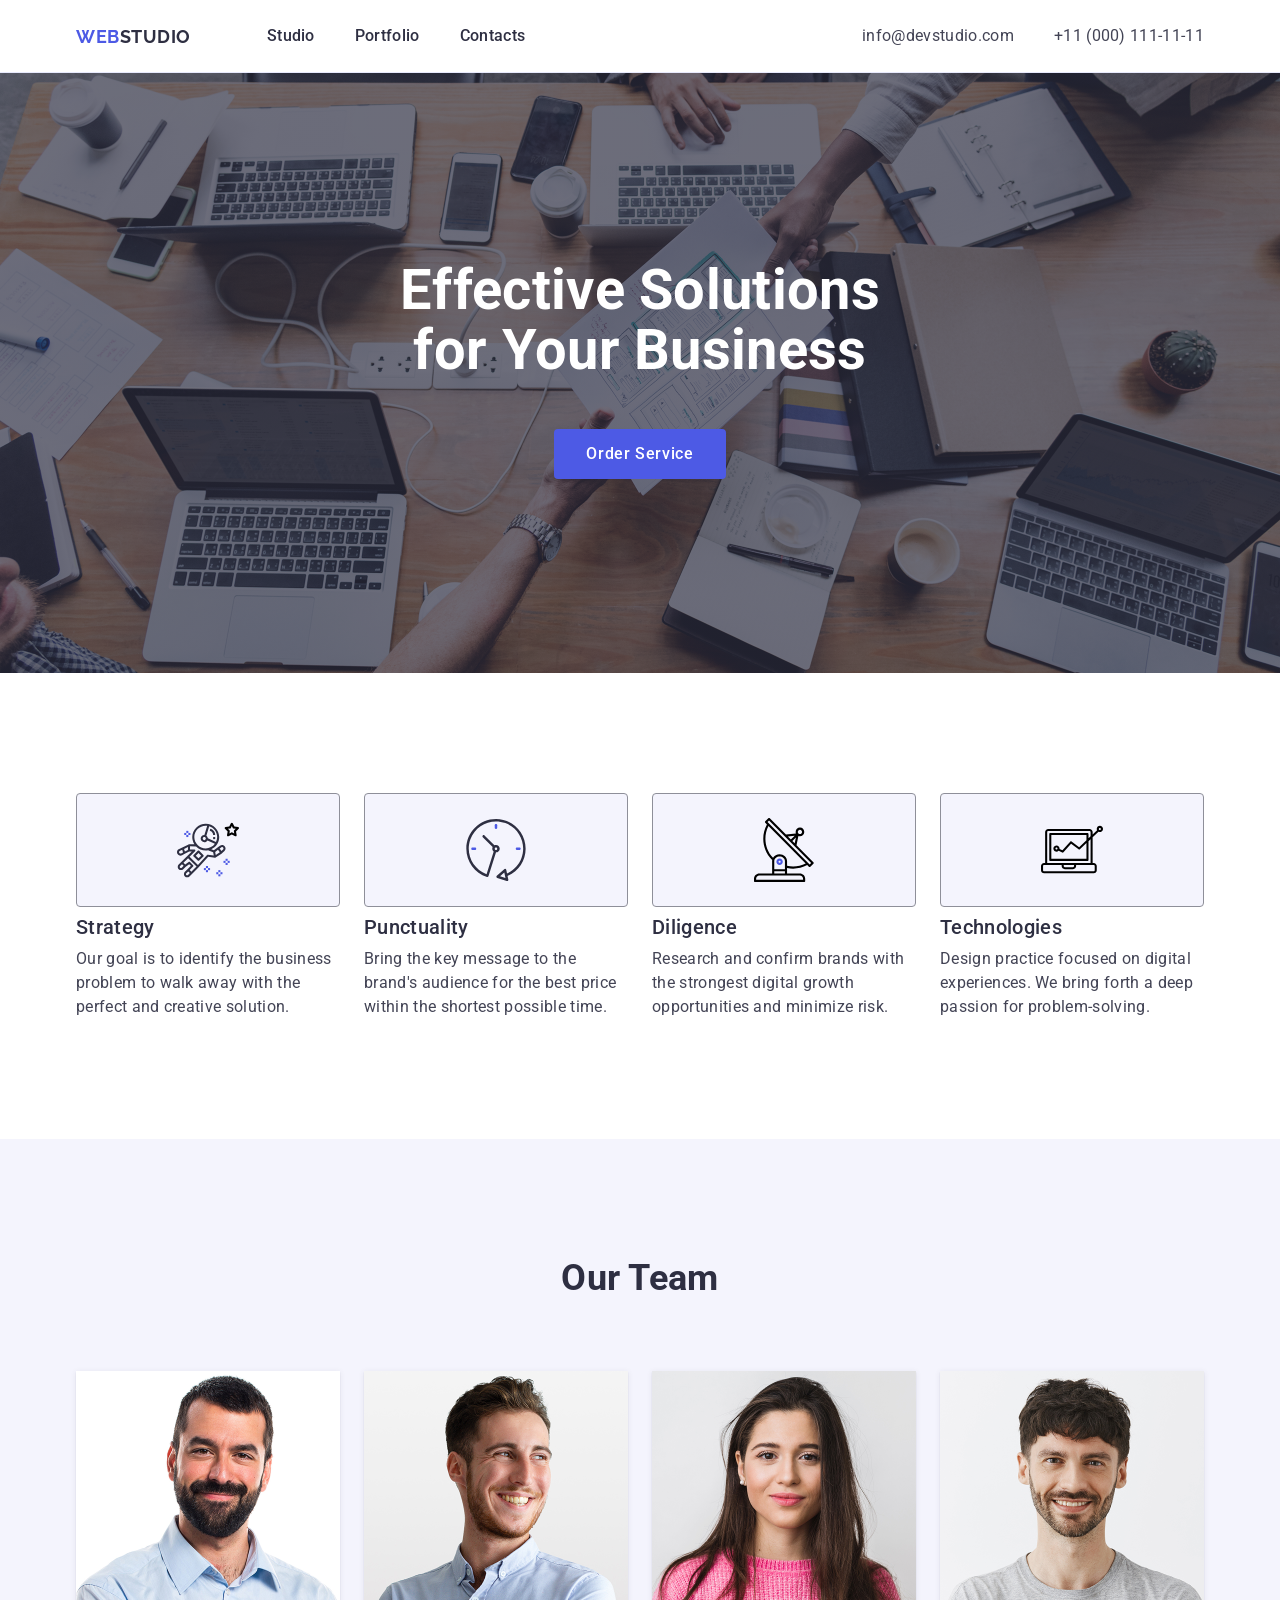
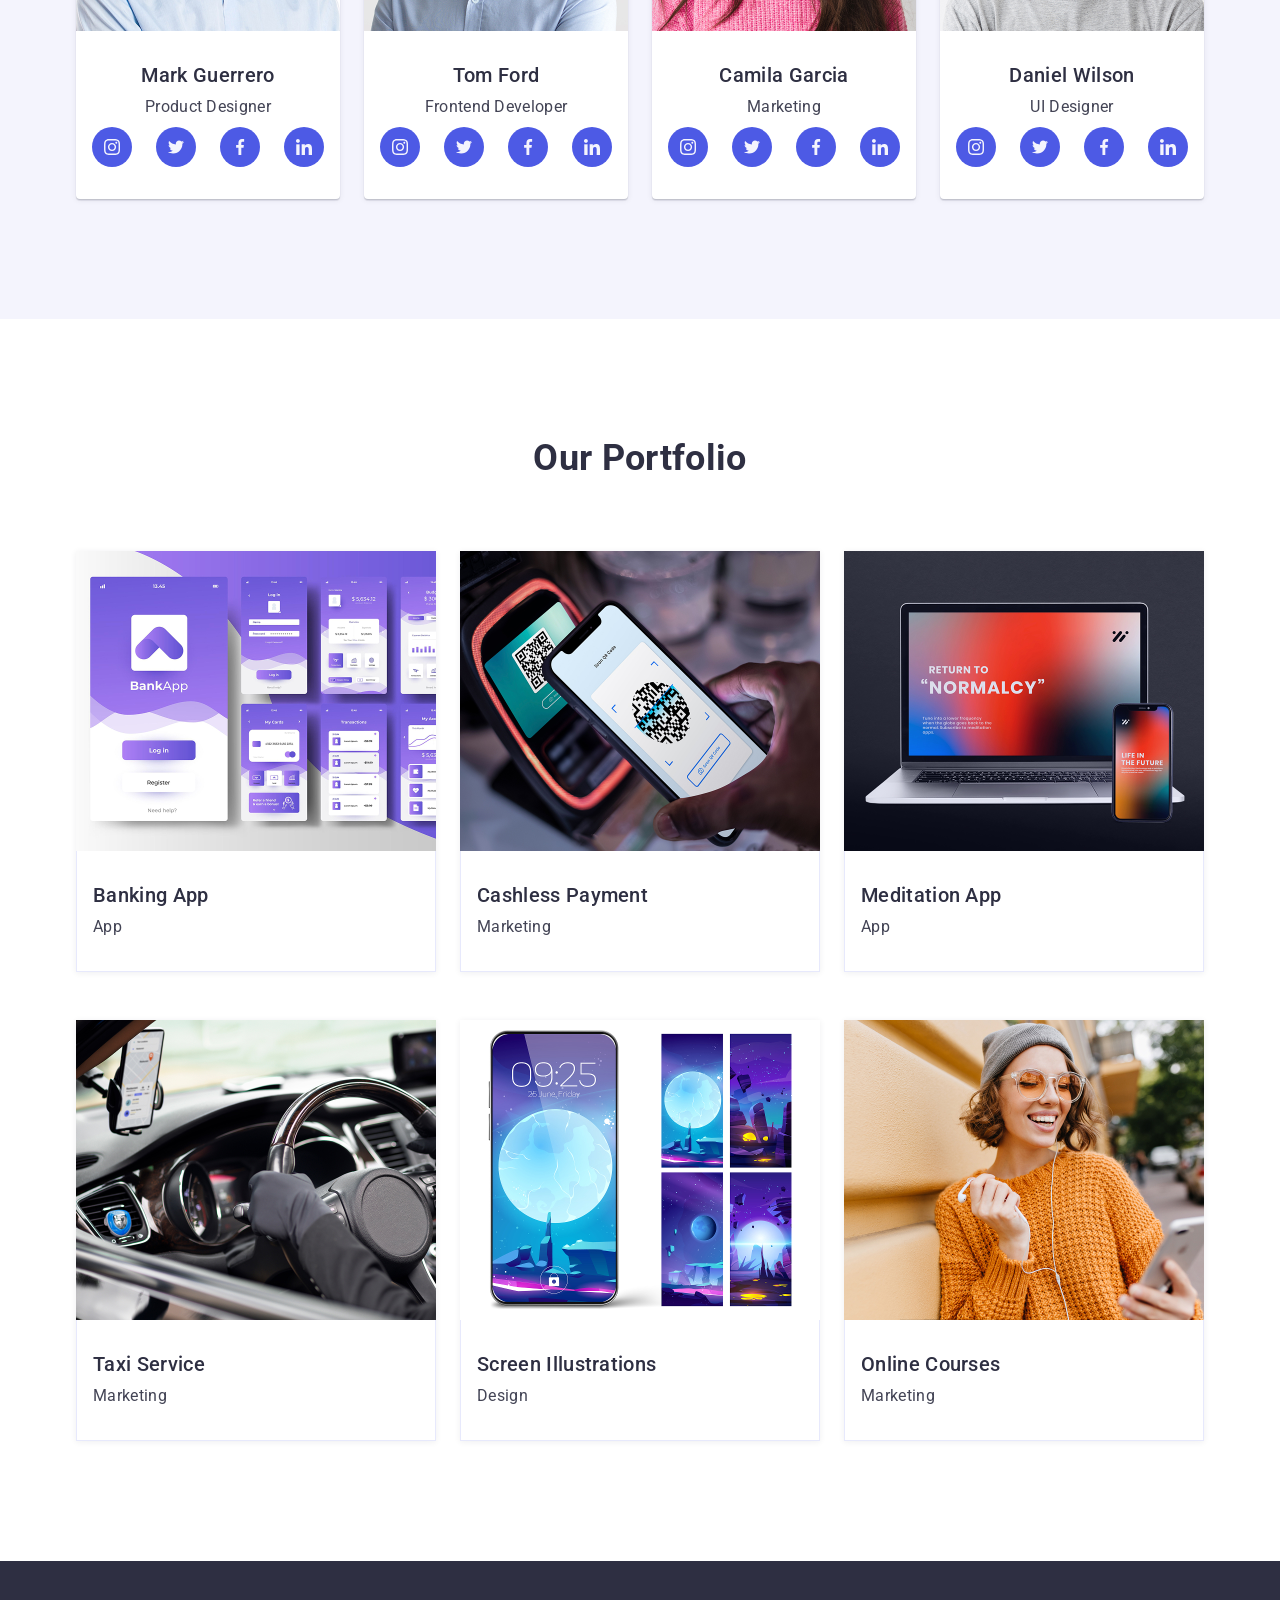
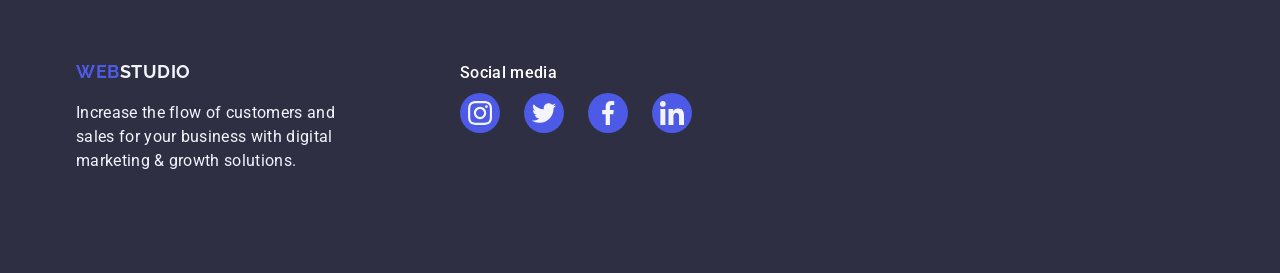
==== commit 1c237a13: "Add homework 4" ====
--- a/index.html
+++ b/index.html
@@ -67,6 +67,11 @@
           <h2 class="section-title visually-hidden">Our Features</h2>
           <ul class="features-list">
             <li class="features-item">
+              <div class="icon-wrapper">
+                <svg width="64" height="64">
+                  <use href="./images/icons.svg#icon-astronaut"></use>
+                </svg>
+              </div>
               <h3 class="features-subtitle">Strategy</h3>
               <p class="features-text">
                 Our goal is to identify the business problem to walk away with
@@ -74,6 +79,11 @@
               </p>
             </li>
             <li class="features-item">
+              <div class="icon-wrapper">
+                <svg width="64" height="64">
+                  <use href="./images/icons.svg#icon-clock"></use>
+                </svg>
+              </div>
               <h3 class="features-subtitle">Punctuality</h3>
               <p class="features-text">
                 Bring the key message to the brand's audience for the best price
@@ -81,6 +91,11 @@
               </p>
             </li>
             <li class="features-item">
+              <div class="icon-wrapper">
+                <svg width="64" height="64">
+                  <use href="./images/icons.svg#icon-group"></use>
+                </svg>
+              </div>
               <h3 class="features-subtitle">Diligence</h3>
               <p class="features-text">
                 Research and confirm brands with the strongest digital growth
@@ -88,6 +103,11 @@
               </p>
             </li>
             <li class="features-item">
+              <div class="icon-wrapper">
+                <svg width="64" height="64">
+                  <use href="./images/icons.svg#icon-vector"></use>
+                </svg>
+              </div>
               <h3 class="features-subtitle">Technologies</h3>
               <p class="features-text">
                 Design practice focused on digital experiences. We bring forth a
@@ -102,7 +122,7 @@
         <div class="container">
           <h2 class="section-title">Our Team</h2>
           <ul class="team-list">
-            <li class="team-item">
+            <li class="team-card">
               <img
                 class="team-image"
                 src="./images/team-card1.jpg"
@@ -113,9 +133,55 @@
               <div class="team-wrapper">
                 <h3 class="team-subtitle">Mark Guerrero</h3>
                 <p class="team-text">Product Designer</p>
-              </div>
-            </li>
-            <li class="team-item">
+                <ul class="social-links-list">
+                  <li class="social-link-item">
+                    <a
+                      href="https://www.instagram.com/"
+                      target="_blank"
+                      class="social-link"
+                    >
+                      <svg class="social-icon" width="16" height="16">
+                        <use href="./images/icons.svg#icon-instagram"></use>
+                      </svg>
+                    </a>
+                  </li>
+                  <li class="social-link-item">
+                    <a
+                      href="https://www.twitter.com/"
+                      target="_blank"
+                      class="social-link"
+                    >
+                      <svg class="social-icon" width="16" height="16">
+                        <use href="./images/icons.svg#icon-twitter"></use>
+                      </svg>
+                    </a>
+                  </li>
+                  <li class="social-link-item">
+                    <a
+                      href="https://www.facebook.com/"
+                      target="_blank"
+                      class="social-link"
+                    >
+                      <svg class="social-icon" width="16" height="16">
+                        <use href="./images/icons.svg#icon-facebook"></use>
+                      </svg>
+                    </a>
+                  </li>
+                  <li class="social-link-item">
+                    <a
+                      href="https://www.facebook.com/"
+                      target="_blank"
+                      class="social-link"
+                    >
+                      <svg class="social-icon" width="16" height="16">
+                        <use href="./images/icons.svg#icon-linkedin"></use>
+                      </svg>
+                    </a>
+                  </li>
+                </ul>
+              </div>
+            </li>
+            <li class="team-card">
               <img
                 class="team-image"
                 src="./images/team-card2.jpg"
@@ -126,9 +192,55 @@
               <div class="team-wrapper">
                 <h3 class="team-subtitle">Tom Ford</h3>
                 <p class="team-text">Frontend Developer</p>
-              </div>
-            </li>
-            <li class="team-item">
+                <ul class="social-links-list">
+                  <li class="social-link-item">
+                    <a
+                      href="https://www.instagram.com/"
+                      target="_blank"
+                      class="social-link"
+                    >
+                      <svg class="social-icon" width="16" height="16">
+                        <use href="./images/icons.svg#icon-instagram"></use>
+                      </svg>
+                    </a>
+                  </li>
+                  <li class="social-link-item">
+                    <a
+                      href="https://www.twitter.com/"
+                      target="_blank"
+                      class="social-link"
+                    >
+                      <svg class="social-icon" width="16" height="16">
+                        <use href="./images/icons.svg#icon-twitter"></use>
+                      </svg>
+                    </a>
+                  </li>
+                  <li class="social-link-item">
+                    <a
+                      href="https://www.facebook.com/"
+                      target="_blank"
+                      class="social-link"
+                    >
+                      <svg class="social-icon" width="16" height="16">
+                        <use href="./images/icons.svg#icon-facebook"></use>
+                      </svg>
+                    </a>
+                  </li>
+                  <li class="social-link-item">
+                    <a
+                      href="https://www.facebook.com/"
+                      target="_blank"
+                      class="social-link"
+                    >
+                      <svg class="social-icon" width="16" height="16">
+                        <use href="./images/icons.svg#icon-linkedin"></use>
+                      </svg>
+                    </a>
+                  </li>
+                </ul>
+              </div>
+            </li>
+            <li class="team-card">
               <img
                 class="team-image"
                 src="./images/team-card3.jpg"
@@ -139,9 +251,55 @@
               <div class="team-wrapper">
                 <h3 class="team-subtitle">Camila Garcia</h3>
                 <p class="team-text">Marketing</p>
-              </div>
-            </li>
-            <li class="team-item">
+                <ul class="social-links-list">
+                  <li class="social-link-item">
+                    <a
+                      href="https://www.instagram.com/"
+                      target="_blank"
+                      class="social-link"
+                    >
+                      <svg class="social-icon" width="16" height="16">
+                        <use href="./images/icons.svg#icon-instagram"></use>
+                      </svg>
+                    </a>
+                  </li>
+                  <li class="social-link-item">
+                    <a
+                      href="https://www.twitter.com/"
+                      target="_blank"
+                      class="social-link"
+                    >
+                      <svg class="social-icon" width="16" height="16">
+                        <use href="./images/icons.svg#icon-twitter"></use>
+                      </svg>
+                    </a>
+                  </li>
+                  <li class="social-link-item">
+                    <a
+                      href="https://www.facebook.com/"
+                      target="_blank"
+                      class="social-link"
+                    >
+                      <svg class="social-icon" width="16" height="16">
+                        <use href="./images/icons.svg#icon-facebook"></use>
+                      </svg>
+                    </a>
+                  </li>
+                  <li class="social-link-item">
+                    <a
+                      href="https://www.facebook.com/"
+                      target="_blank"
+                      class="social-link"
+                    >
+                      <svg class="social-icon" width="16" height="16">
+                        <use href="./images/icons.svg#icon-linkedin"></use>
+                      </svg>
+                    </a>
+                  </li>
+                </ul>
+              </div>
+            </li>
+            <li class="team-card">
               <img
                 class="team-image"
                 src="./images/team-card4.jpg"
@@ -152,6 +310,52 @@
               <div class="team-wrapper">
                 <h3 class="team-subtitle">Daniel Wilson</h3>
                 <p class="team-text">UI Designer</p>
+                <ul class="social-links-list">
+                  <li class="social-link-item">
+                    <a
+                      href="https://www.instagram.com/"
+                      target="_blank"
+                      class="social-link"
+                    >
+                      <svg class="social-icon" width="16" height="16">
+                        <use href="./images/icons.svg#icon-instagram"></use>
+                      </svg>
+                    </a>
+                  </li>
+                  <li class="social-link-item">
+                    <a
+                      href="https://www.twitter.com/"
+                      target="_blank"
+                      class="social-link"
+                    >
+                      <svg class="social-icon" width="16" height="16">
+                        <use href="./images/icons.svg#icon-twitter"></use>
+                      </svg>
+                    </a>
+                  </li>
+                  <li class="social-link-item">
+                    <a
+                      href="https://www.facebook.com/"
+                      target="_blank"
+                      class="social-link"
+                    >
+                      <svg class="social-icon" width="16" height="16">
+                        <use href="./images/icons.svg#icon-facebook"></use>
+                      </svg>
+                    </a>
+                  </li>
+                  <li class="social-link-item">
+                    <a
+                      href="https://www.facebook.com/"
+                      target="_blank"
+                      class="social-link"
+                    >
+                      <svg class="social-icon" width="16" height="16">
+                        <use href="./images/icons.svg#icon-linkedin"></use>
+                      </svg>
+                    </a>
+                  </li>
+                </ul>
               </div>
             </li>
           </ul>
@@ -162,74 +366,132 @@
         <div class="container">
           <h2 class="section-title">Our Portfolio</h2>
           <ul class="portfolio-list">
-            <li class="portfolio-item">
+            <li class="portfolio-card">
               <a class="portfolio-link" href="#">
-                <img src="./images/portfolio1.jpg" alt="Bank app" width="360" />
+                <div class="portfolio-img-wrapper">
+                  <img
+                    src="./images/portfolio1.jpg"
+                    alt="Bank app"
+                    width="360"
+                  />
+                  <div class="portfolio-overlay">
+                    <p>
+                      14 Stylish and User-Friendly App Design Concepts · Task
+                      Manager App · Calorie Tracker App · Exotic Fruit Ecommerce
+                      App · Cloud Storage App
+                    </p>
+                  </div>
+                </div>
                 <div class="portfolio-wrapper">
                   <h3 class="portfolio-subtitle">Banking App</h3>
                   <p class="portfolio-text">App</p>
                 </div>
               </a>
             </li>
-            <li class="portfolio-item">
+            <li class="portfolio-card">
               <a class="portfolio-link" href="#">
-                <img
-                  src="./images/portfolio2.jpg"
-                  alt="Cashless payment"
-                  width="360"
-                />
+                <div class="portfolio-img-wrapper">
+                  <img
+                    src="./images/portfolio2.jpg"
+                    alt="Cashless payment"
+                    width="360"
+                  />
+                  <div class="portfolio-overlay">
+                    <p class="overlay-text">
+                      14 Stylish and User-Friendly App Design Concepts · Task
+                      Manager App · Calorie Tracker App · Exotic Fruit Ecommerce
+                      App · Cloud Storage App
+                    </p>
+                  </div>
+                </div>
                 <div class="portfolio-wrapper">
                   <h3 class="portfolio-subtitle">Cashless Payment</h3>
                   <p class="portfolio-text">Marketing</p>
                 </div>
               </a>
             </li>
-            <li class="portfolio-item">
+            <li class="portfolio-card">
               <a class="portfolio-link" href="#">
-                <img
-                  src="./images/portfolio3.jpg"
-                  alt="Macbook and phone"
-                  width="360"
-                />
+                <div class="portfolio-img-wrapper">
+                  <img
+                    src="./images/portfolio3.jpg"
+                    alt="Macbook and phone"
+                    width="360"
+                  />
+                  <div class="portfolio-overlay">
+                    <p class="overlay-text">
+                      14 Stylish and User-Friendly App Design Concepts · Task
+                      Manager App · Calorie Tracker App · Exotic Fruit Ecommerce
+                      App · Cloud Storage App
+                    </p>
+                  </div>
+                </div>
                 <div class="portfolio-wrapper">
                   <h3 class="portfolio-subtitle">Meditation App</h3>
                   <p class="portfolio-text">App</p>
                 </div>
               </a>
             </li>
-            <li class="portfolio-item">
+            <li class="portfolio-card">
               <a class="portfolio-link" href="#">
-                <img
-                  src="./images/portfolio4.jpg"
-                  alt="Taxi service"
-                  width="360"
-                />
+                <div class="portfolio-img-wrapper">
+                  <img
+                    src="./images/portfolio4.jpg"
+                    alt="Taxi service"
+                    width="360"
+                  />
+                  <div class="portfolio-overlay">
+                    <p class="overlay-text">
+                      14 Stylish and User-Friendly App Design Concepts · Task
+                      Manager App · Calorie Tracker App · Exotic Fruit Ecommerce
+                      App · Cloud Storage App
+                    </p>
+                  </div>
+                </div>
                 <div class="portfolio-wrapper">
                   <h3 class="portfolio-subtitle">Taxi Service</h3>
                   <p class="portfolio-text">Marketing</p>
                 </div>
               </a>
             </li>
-            <li class="portfolio-item">
+            <li class="portfolio-card">
               <a class="portfolio-link" href="#">
-                <img
-                  src="./images/portfolio5.jpg"
-                  alt="Phone screen illustrations"
-                  width="360"
-                />
+                <div class="portfolio-img-wrapper">
+                  <img
+                    src="./images/portfolio5.jpg"
+                    alt="Phone screen illustrations"
+                    width="360"
+                  />
+                  <div class="portfolio-overlay">
+                    <p class="overlay-text">
+                      14 Stylish and User-Friendly App Design Concepts · Task
+                      Manager App · Calorie Tracker App · Exotic Fruit Ecommerce
+                      App · Cloud Storage App
+                    </p>
+                  </div>
+                </div>
                 <div class="portfolio-wrapper">
                   <h3 class="portfolio-subtitle">Screen Illustrations</h3>
                   <p class="portfolio-text">Design</p>
                 </div>
               </a>
             </li>
-            <li class="portfolio-item">
+            <li class="portfolio-card">
               <a class="portfolio-link" href="#">
-                <img
-                  src="./images/portfolio6.jpg"
-                  alt="Girl with telephone"
-                  width="360"
-                />
+                <div class="portfolio-img-wrapper">
+                  <img
+                    src="./images/portfolio6.jpg"
+                    alt="Girl with telephone"
+                    width="360"
+                  />
+                  <div class="portfolio-overlay">
+                    <p class="overlay-text">
+                      14 Stylish and User-Friendly App Design Concepts · Task
+                      Manager App · Calorie Tracker App · Exotic Fruit Ecommerce
+                      App · Cloud Storage App
+                    </p>
+                  </div>
+                </div>
                 <div class="portfolio-wrapper">
                   <h3 class="portfolio-subtitle">Online Courses</h3>
                   <p class="portfolio-text">Marketing</p>
@@ -242,13 +504,66 @@
     </main>
     <footer class="footer">
       <div class="container">
-        <a class="logo logo-bottom" href="./index.html"
-          >Web<span class="footer-logo">Studio</span></a
-        >
-        <p class="footer-text">
-          Increase the flow of customers and sales for your business with
-          digital marketing & growth solutions.
-        </p>
+        <div class="footer-content">
+          <div class="footer-wrapper">
+            <a class="logo logo-bottom" href="./index.html"
+              >Web<span class="footer-logo">Studio</span></a
+            >
+            <p class="footer-text">
+              Increase the flow of customers and sales for your business with
+              digital marketing & growth solutions.
+            </p>
+          </div>
+          <div class="footer-container">
+            <p class="footer-social-text">Social media</p>
+            <ul class="social-links-list">
+              <li class="social-link-item">
+                <a
+                  href="https://www.instagram.com/"
+                  target="_blank"
+                  class="social-link"
+                >
+                  <svg class="social-icon" width="24" height="24">
+                    <use href="./images/icons.svg#icon-instagram"></use>
+                  </svg>
+                </a>
+              </li>
+              <li class="social-link-item">
+                <a
+                  href="https://www.twitter.com/"
+                  target="_blank"
+                  class="social-link"
+                >
+                  <svg class="social-icon" width="24" height="24">
+                    <use href="./images/icons.svg#icon-twitter"></use>
+                  </svg>
+                </a>
+              </li>
+              <li class="social-link-item">
+                <a
+                  href="https://www.facebook.com/"
+                  target="_blank"
+                  class="social-link"
+                >
+                  <svg class="social-icon" width="24" height="24">
+                    <use href="./images/icons.svg#icon-facebook"></use>
+                  </svg>
+                </a>
+              </li>
+              <li class="social-link-item">
+                <a
+                  href="https://www.facebook.com/"
+                  target="_blank"
+                  class="social-link"
+                >
+                  <svg class="social-icon" width="24" height="24">
+                    <use href="./images/icons.svg#icon-linkedin"></use>
+                  </svg>
+                </a>
+              </li>
+            </ul>
+          </div>
+        </div>
       </div>
     </footer>
   </body>
--- a/css/styles.css
+++ b/css/styles.css
@@ -89,6 +89,12 @@
 }
 
 .nav-link-item {
+  position: relative;
+  transition-property: color;
+  transition-duration: 250ms;
+  transition-timing-function: cubic-bezier(0.4, 0, 0.2, 1);
+  display: flex;
+  flex-direction: column;
   color: #2e2f42;
   font-weight: 500;
   padding: 24px 0;
@@ -99,6 +105,17 @@
   color: #404bbf;
 }
 
+.nav-link-item:hover::after,
+.nav-link-item:focus::after {
+  position: absolute;
+  left: 0;
+  bottom: 0;
+  content: '';
+  width: 100%;
+  border-bottom: 2px solid #404bbf;
+  border-radius: 2px;
+}
+
 .contact-wrapper {
   margin-left: auto;
 }
@@ -116,6 +133,9 @@
 .contact-link {
   color: #434455;
   font-style: normal;
+  transition-property: color;
+  transition-duration: 250ms;
+  transition-timing-function: cubic-bezier(0.4, 0, 0.2, 1);
 }
 
 .contact-link:hover,
@@ -126,6 +146,16 @@
 /* Hero section */
 
 .hero-section {
+  min-height: 600px;
+  background-image: linear-gradient(
+      to bottom,
+      rgba(46, 47, 66, 0.7),
+      rgba(46, 47, 66, 0.7)
+    ),
+    url(/images/hero-img.jpg);
+  background-repeat: no-repeat;
+  background-position: center center;
+  background-size: cover;
   background-color: #2e2f42;
   padding-top: 188px;
   padding-bottom: 188px;
@@ -145,6 +175,9 @@
 
 .hero-button {
   background-color: #4d5ae5;
+  transition-property: background-color;
+  transition-duration: 250ms;
+  transition-timing-function: cubic-bezier(0.4, 0, 0.2, 1);
   border-radius: 4px;
   border: none;
   color: #fff;
@@ -183,6 +216,17 @@
   width: calc((100% - 72px) / 4);
 }
 
+.icon-wrapper {
+  display: flex;
+  justify-content: center;
+  align-items: center;
+  border: 1px solid #8e8f99;
+  border-radius: 4px;
+  background-color: #f4f4fd;
+  padding: 24px 100px;
+  margin-bottom: 8px;
+}
+
 .features-subtitle {
   margin-bottom: 8px;
 }
@@ -212,8 +256,11 @@
   background-color: #f4f4fd;
 }
 
-.team-item {
+.team-card {
   background-color: #fff;
+  box-shadow: 0px 1px 6px 0px rgba(46, 47, 66, 0.08),
+    0px 1px 1px 0px rgba(46, 47, 66, 0.16),
+    0px 2px 1px 0px rgba(46, 47, 66, 0.08);
   width: calc((100% - 72px) / 4);
   border-radius: 0 0 4px 4px;
 }
@@ -235,6 +282,36 @@
   margin-bottom: 72px;
 }
 
+.social-links-list {
+  display: flex;
+  justify-content: center;
+  flex-wrap: nowrap;
+  gap: 24px;
+  margin-top: 8px;
+}
+
+.social-icon {
+  fill: #f4f4fd;
+}
+
+.social-link {
+  border-radius: 50%;
+  background-color: #4d5ae5;
+  transition-property: background-color;
+  transition-duration: 250ms;
+  transition-timing-function: cubic-bezier(0.4, 0, 0.2, 1);
+  display: flex;
+  justify-content: center;
+  align-items: center;
+  width: 40px;
+  height: 40px;
+}
+
+.social-link:hover,
+.social-link:focus {
+  background-color: #404bbf;
+}
+
 /* Portfolio section */
 
 .portfolio-list {
@@ -244,8 +321,48 @@
   row-gap: 48px;
 }
 
-.portfolio-item {
+.portfolio-card {
   width: calc((100% - 48px) / 3);
+  box-shadow: 0px 1px 6px 0px rgba(46, 47, 66, 0.08);
+  transition-property: box-shadow;
+  transition-duration: 250ms;
+  transition-timing-function: cubic-bezier(0.4, 0, 0.2, 1);
+}
+
+.portfolio-card:hover,
+.portfolio-card:focus {
+  box-shadow: 0px 1px 6px 0px rgba(46, 47, 66, 0.08),
+    0px 1px 1px 0 rgba(46, 47, 66, 0.16), 0px 2px 1px 0px rgba(46, 47, 66, 0.08);
+}
+
+.portfolio-img-wrapper {
+  position: relative;
+  overflow: hidden;
+}
+
+.portfolio-overlay {
+  position: absolute;
+  top: 0;
+  left: 0;
+  transform: translateY(100%);
+  transition: transform 250ms cubic-bezier(0.4, 0, 0.2, 1);
+  width: 100%;
+  height: 100%;
+  padding: 40px 32px;
+  background-color: #4d5ae5;
+  color: #f4f4fd;
+}
+
+.overlay-text {
+  font-weight: 400;
+  font-size: 16px;
+  line-height: 1.5;
+  letter-spacing: 0.02em;
+}
+
+.portfolio-card:hover .portfolio-overlay,
+.portfolio-card:focus .portfolio-overlay {
+  transform: translateY(0%);
 }
 
 .portfolio-wrapper {
@@ -265,6 +382,14 @@
   padding: 100px 0;
 }
 
+.footer-content {
+  display: flex;
+}
+
+.footer-wrapper {
+  margin-right: 120px;
+}
+
 .footer-logo {
   color: #f4f4fd;
   text-transform: uppercase;
@@ -280,3 +405,20 @@
   color: #f4f4fd;
   margin-top: 16px;
 }
+
+.footer-social-text {
+  font-weight: 500;
+  letter-spacing: 0.02em;
+  color: #fff;
+}
+
+.footer .social-link {
+  transition-property: background-color;
+  transition-duration: 250ms;
+  transition-timing-function: cubic-bezier(0.4, 0, 0.2, 1);
+}
+
+.footer .social-link:focus,
+.footer .social-link:hover {
+  background-color: #31d0aa;
+}
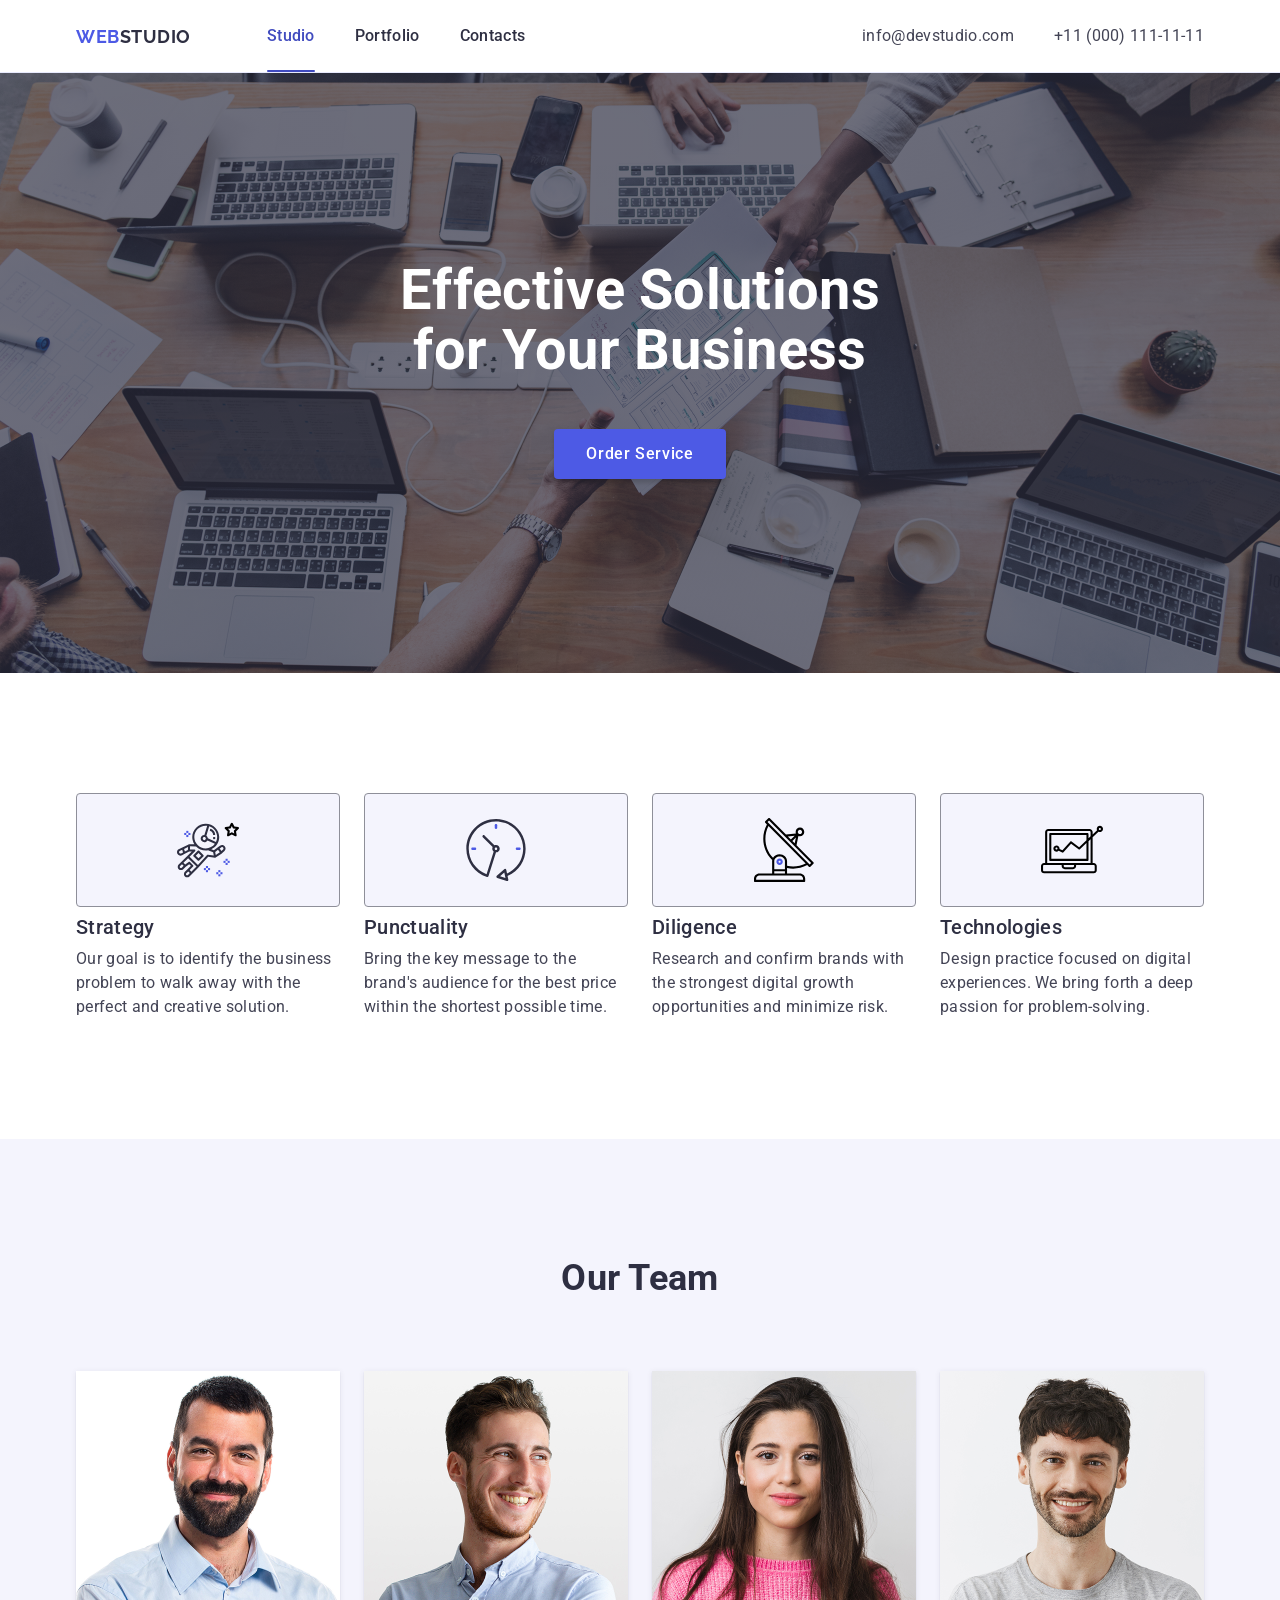
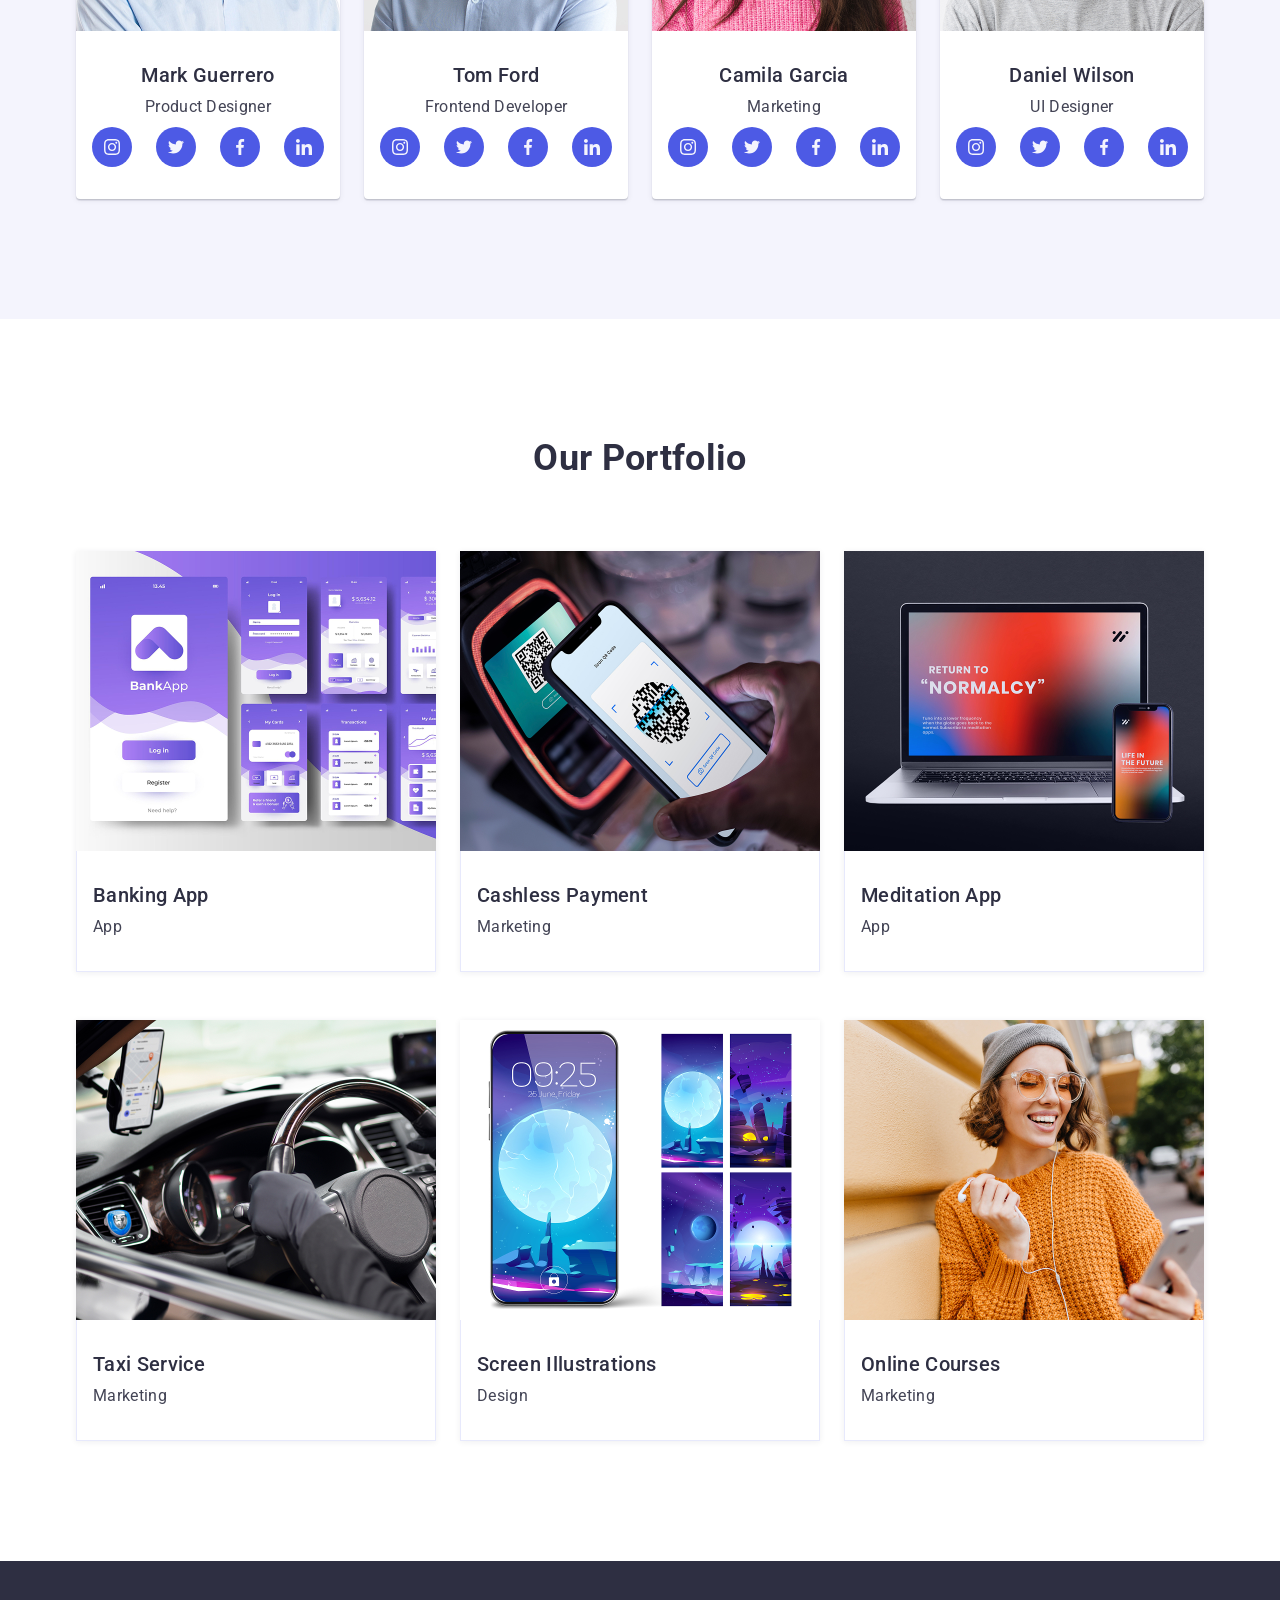
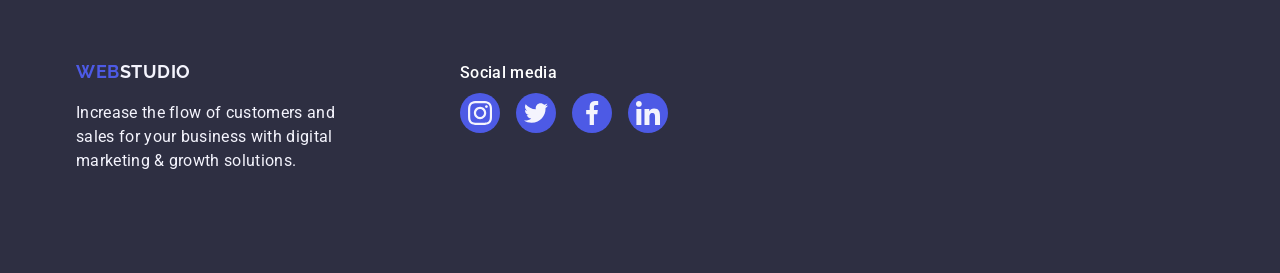
==== commit 4d727846: "Add final cottections to HW4" ====
--- a/index.html
+++ b/index.html
@@ -26,7 +26,7 @@
         <nav>
           <ul class="nav-menu">
             <li class="nav-menu-item">
-              <a class="nav-link-item" href="./index.html">Studio</a>
+              <a class="nav-link-item current" href="./index.html">Studio</a>
             </li>
             <li class="nav-menu-item">
               <a class="nav-link-item" href="#">Portfolio</a>
--- a/css/styles.css
+++ b/css/styles.css
@@ -43,6 +43,9 @@
 
 header {
   border-bottom: 1px solid #e7e9fc;
+  box-shadow: 0px 1px 6px 0px rgba(46, 47, 66, 0.08),
+    0px 1px 1px 0px rgba(46, 47, 66, 0.16),
+    0px 2px 1px 0px rgba(46, 47, 66, 0.08);
 }
 
 .section {
@@ -94,19 +97,12 @@
   transition-duration: 250ms;
   transition-timing-function: cubic-bezier(0.4, 0, 0.2, 1);
   display: flex;
-  flex-direction: column;
   color: #2e2f42;
   font-weight: 500;
   padding: 24px 0;
 }
 
-.nav-link-item:hover,
-.nav-link-item:focus {
-  color: #404bbf;
-}
-
-.nav-link-item:hover::after,
-.nav-link-item:focus::after {
+.nav-link-item::after {
   position: absolute;
   left: 0;
   bottom: 0;
@@ -114,6 +110,28 @@
   width: 100%;
   border-bottom: 2px solid #404bbf;
   border-radius: 2px;
+  transform: scaleX(0);
+  transform-origin: left;
+  transition-property: transform;
+  transition-timing-function: cubic-bezier(0.4, 0, 0.2, 1);
+  transition-duration: 250ms;
+}
+
+.nav-link-item.current,
+.nav-link-item:hover,
+.nav-link-item:focus {
+  color: #404bbf;
+}
+
+.nav-link-item.current:after,
+.nav-link-item:hover::after,
+.nav-link-item:focus::after,
+.nav-link-item:active::after {
+  transform: scaleX(1);
+}
+
+.nav-link-item.current {
+  color: #404bbf;
 }
 
 .contact-wrapper {
@@ -147,12 +165,14 @@
 
 .hero-section {
   min-height: 600px;
+  max-width: 1440px;
+  margin: 0 auto;
   background-image: linear-gradient(
       to bottom,
       rgba(46, 47, 66, 0.7),
       rgba(46, 47, 66, 0.7)
     ),
-    url(/images/hero-img.jpg);
+    url(../images/hero-img.jpg);
   background-repeat: no-repeat;
   background-position: center center;
   background-size: cover;
@@ -185,6 +205,7 @@
   font-weight: 500;
   letter-spacing: 0.04em;
   padding: 16px 32px;
+  box-shadow: 0px 4px 4px 0px rgba(0, 0, 0, 0.15);
 }
 
 .hero-button:hover,
@@ -412,6 +433,10 @@
   color: #fff;
 }
 
+.footer .social-links-list {
+  gap: 16px;
+}
+
 .footer .social-link {
   transition-property: background-color;
   transition-duration: 250ms;
